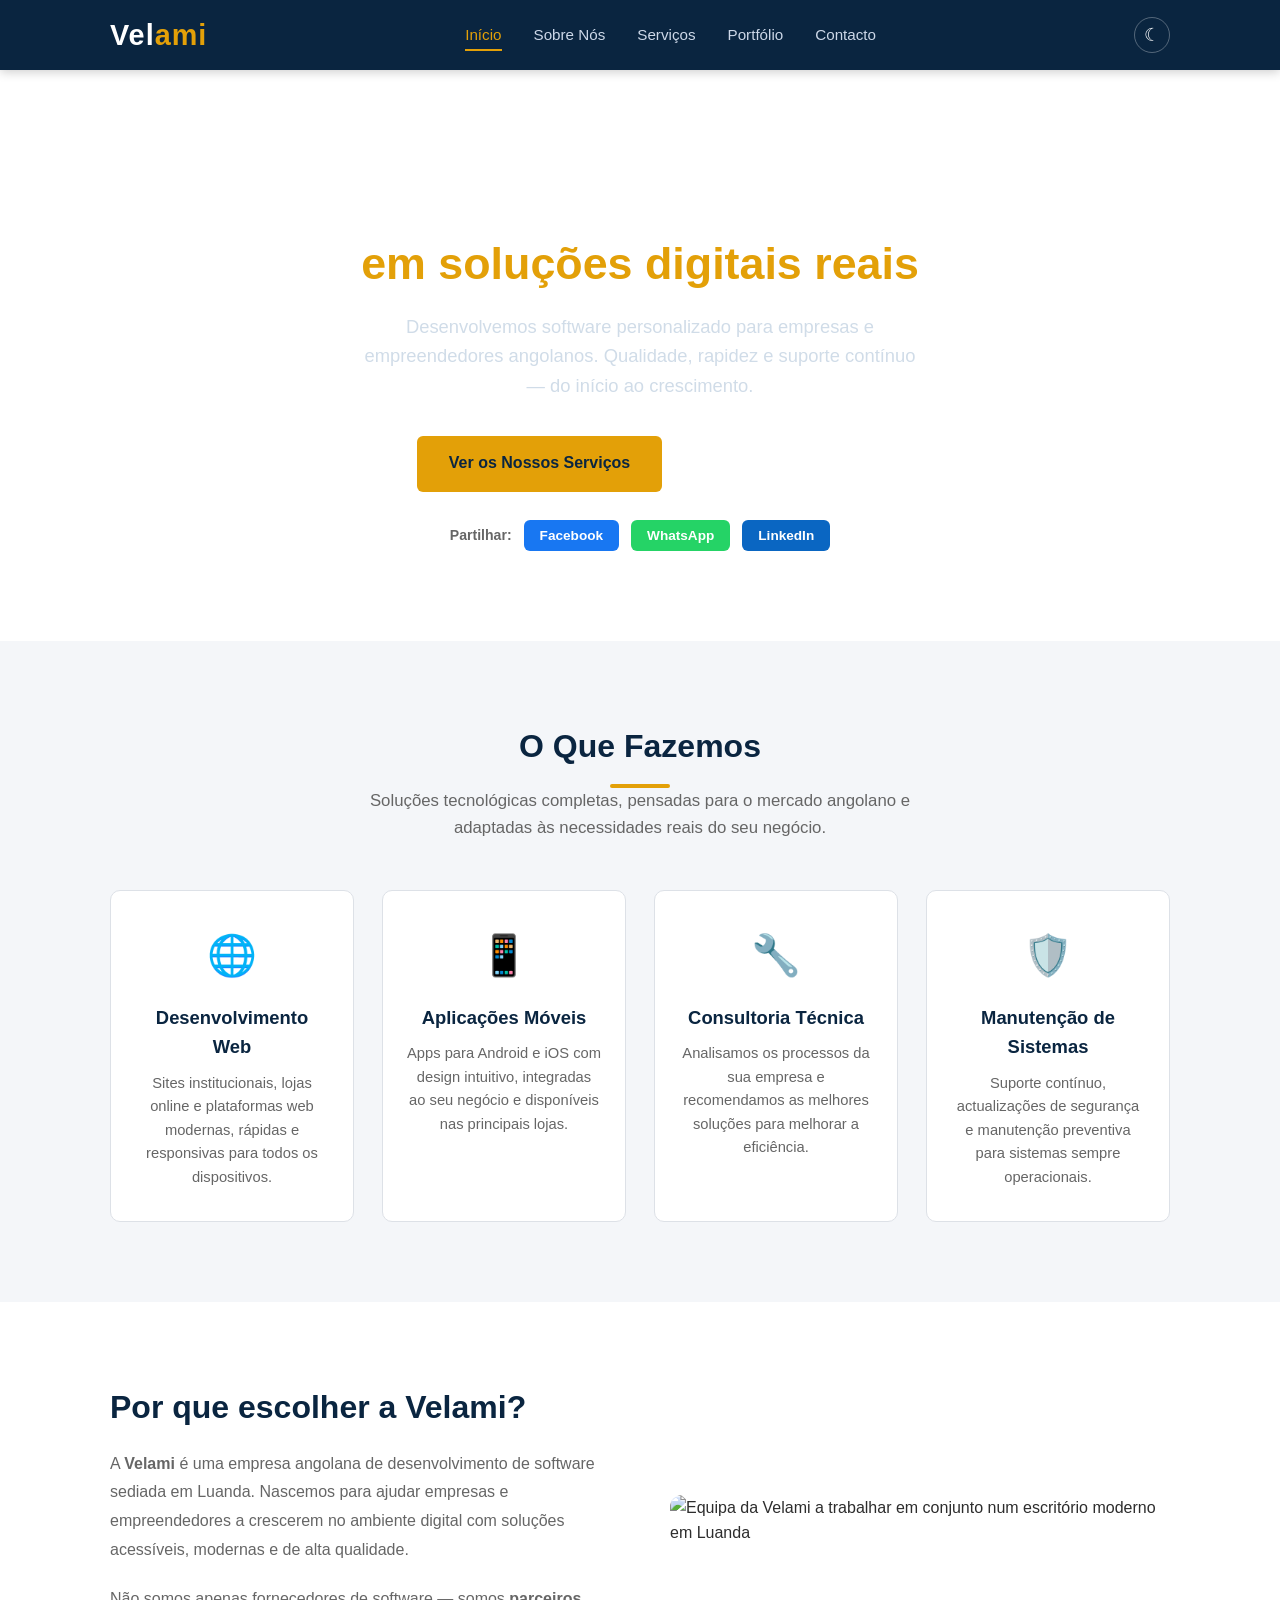
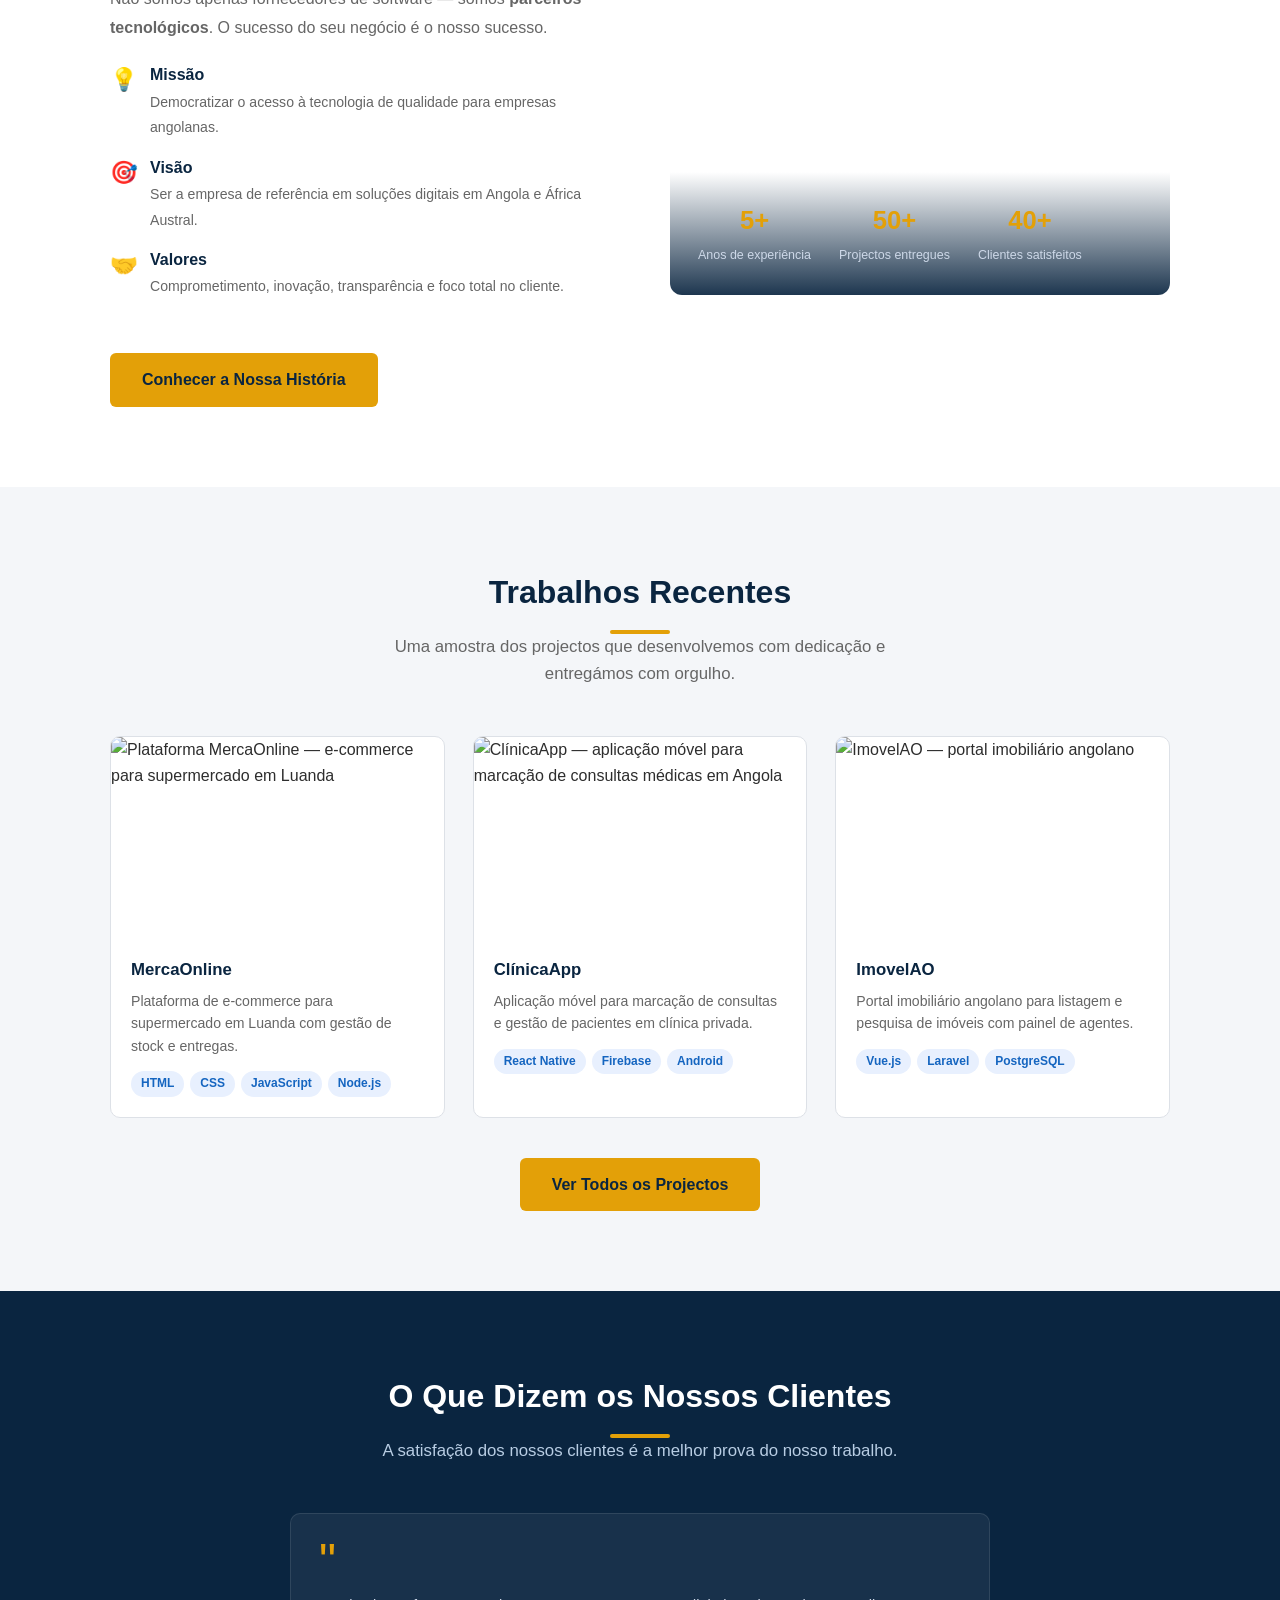
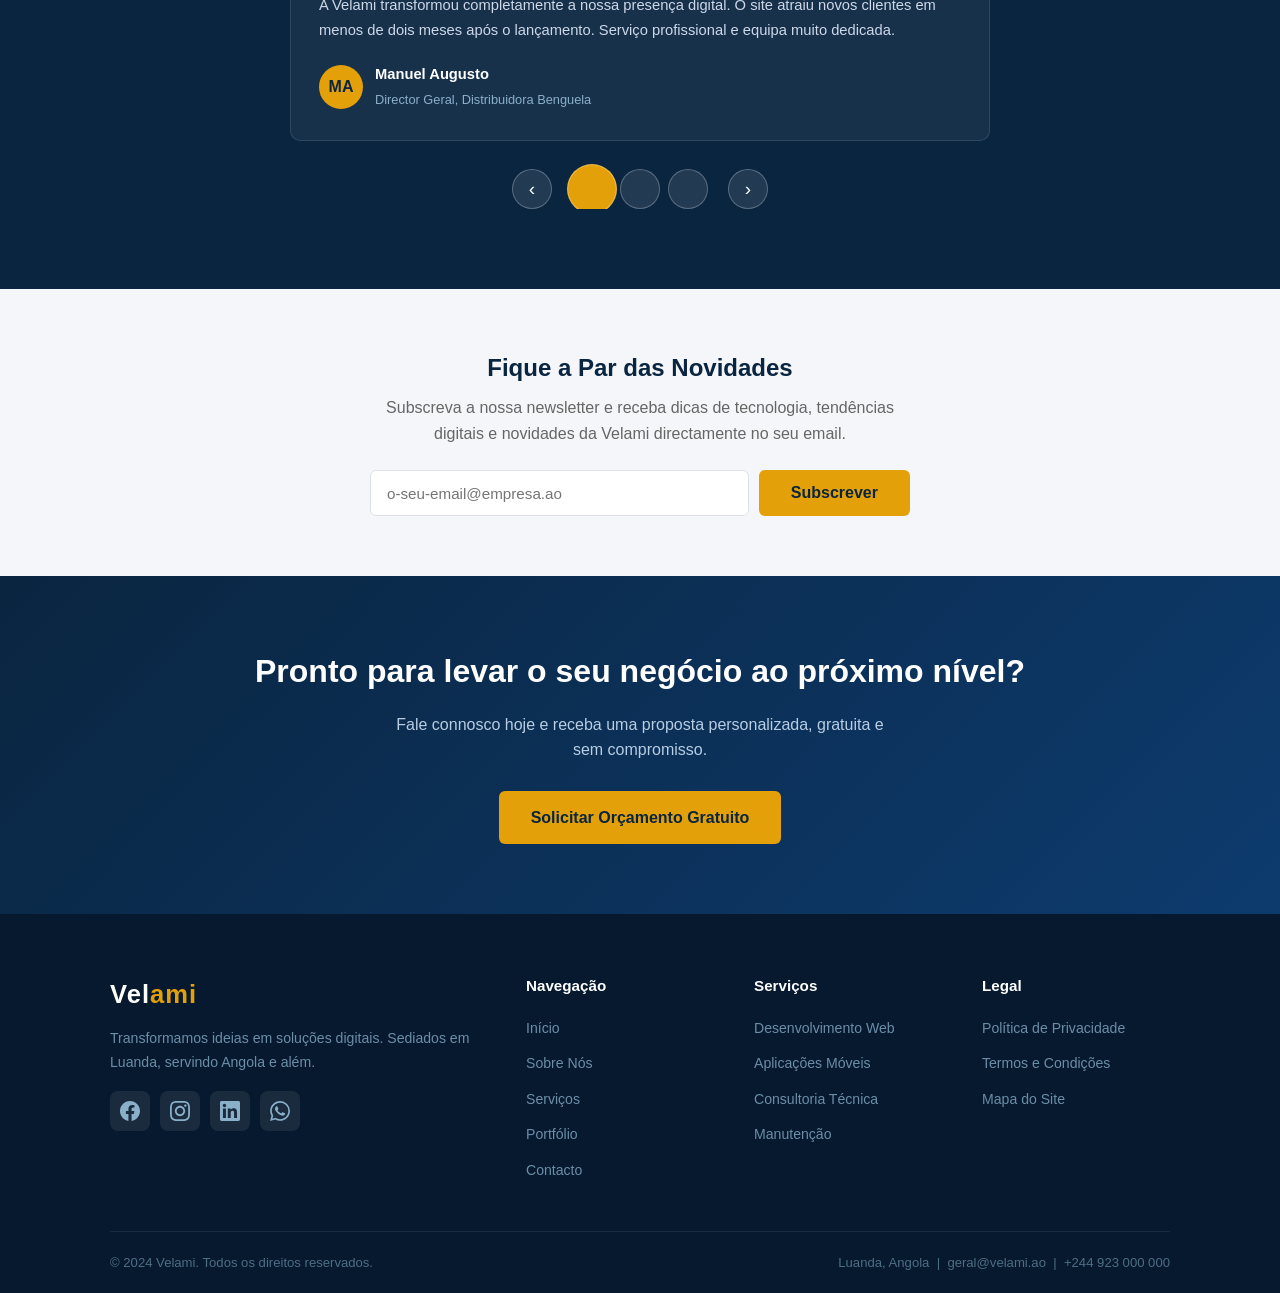
==== index.html @ 4bb23890 "Add initial files" ====
<!DOCTYPE html>
<html lang="pt">
<head>
  <meta charset="UTF-8" />
  <meta name="viewport" content="width=device-width, initial-scale=1.0" />
  <meta name="description" content="Velami — empresa angolana de desenvolvimento de software em Luanda. Aplicações web e móveis para empresas e empreendedores." />
  <meta name="keywords" content="desenvolvimento software Angola, aplicações web Luanda, apps móveis Angola, Velami, software empresas Angola" />
  <meta name="author" content="Velami" />
  <!-- Open Graph para redes sociais -->
  <meta property="og:title" content="Velami - Soluções Digitais para o Seu Negócio" />
  <meta property="og:description" content="Transformamos ideias em soluções digitais. Software personalizado para empresas angolanas." />
  <meta property="og:type" content="website" />
  <meta property="og:url" content="https://www.velami.ao" />
  <title>Velami - Soluções Digitais para o Seu Negócio</title>
  <link rel="stylesheet" href="css/style.css" />
</head>
<body>

  <!-- ===== CABEÇALHO ===== -->
  <header id="cabecalho">
    <div class="container">
      <div class="logo">
        <a href="index.html">Vel<span>ami</span></a>
      </div>
      <nav id="nav-principal" aria-label="Navegação principal">
        <ul>
          <li><a href="index.html" class="ativo">Início</a></li>
          <li><a href="pages/sobre.html">Sobre Nós</a></li>
          <li><a href="pages/servicos.html">Serviços</a></li>
          <li><a href="pages/portfolio.html">Portfólio</a></li>
          <li><a href="pages/contacto.html">Contacto</a></li>
        </ul>
      </nav>
      <button id="btn-dark-mode" aria-label="Activar modo escuro" title="Modo escuro">&#9790;</button>
      <button id="btn-menu" aria-label="Abrir menu de navegação" aria-expanded="false">
        <span></span><span></span><span></span>
      </button>
    </div>
  </header>

  <!-- ===== HERO ===== -->
  <section id="hero">
    <div class="hero-fundo" aria-hidden="true"></div>
    <div class="container">
      <div class="hero-conteudo">
        <h1>Transformamos as suas ideias<br><span>em soluções digitais reais</span></h1>
        <p>Desenvolvemos software personalizado para empresas e empreendedores angolanos. Qualidade, rapidez e suporte contínuo — do início ao crescimento.</p>
        <div class="hero-botoes">
          <a href="pages/servicos.html" class="btn-primario">Ver os Nossos Serviços</a>
          <a href="pages/contacto.html" class="btn-secundario">Falar Connosco</a>
        </div>
        <!-- Partilha nas redes sociais -->
        <div class="barra-partilha" style="justify-content: center; margin-top: 28px;">
          <span>Partilhar:</span>
          <button class="btn-partilha facebook" data-partilhar="facebook">Facebook</button>
          <button class="btn-partilha whatsapp" data-partilhar="whatsapp">WhatsApp</button>
          <button class="btn-partilha linkedin" data-partilhar="linkedin">LinkedIn</button>
        </div>
      </div>
    </div>
  </section>

  <!-- ===== SERVIÇOS ===== -->
  <section id="servicos">
    <div class="container">
      <div class="secao-cabecalho">
        <h2 class="secao-titulo">O Que Fazemos</h2>
        <div class="divisor"></div>
        <p class="secao-subtitulo">Soluções tecnológicas completas, pensadas para o mercado angolano e adaptadas às necessidades reais do seu negócio.</p>
      </div>
      <div class="grade-servicos">
        <div class="card-servico">
          <span class="icone-servico">🌐</span>
          <h3>Desenvolvimento Web</h3>
          <p>Sites institucionais, lojas online e plataformas web modernas, rápidas e responsivas para todos os dispositivos.</p>
        </div>
        <div class="card-servico">
          <span class="icone-servico">📱</span>
          <h3>Aplicações Móveis</h3>
          <p>Apps para Android e iOS com design intuitivo, integradas ao seu negócio e disponíveis nas principais lojas.</p>
        </div>
        <div class="card-servico">
          <span class="icone-servico">🔧</span>
          <h3>Consultoria Técnica</h3>
          <p>Analisamos os processos da sua empresa e recomendamos as melhores soluções para melhorar a eficiência.</p>
        </div>
        <div class="card-servico">
          <span class="icone-servico">🛡️</span>
          <h3>Manutenção de Sistemas</h3>
          <p>Suporte contínuo, actualizações de segurança e manutenção preventiva para sistemas sempre operacionais.</p>
        </div>
      </div>
    </div>
  </section>

  <!-- ===== SOBRE ===== -->
  <section id="sobre">
    <div class="container">
      <div class="sobre-grade">
        <div class="sobre-texto">
          <h2>Por que escolher a Velami?</h2>
          <p>A <strong>Velami</strong> é uma empresa angolana de desenvolvimento de software sediada em Luanda. Nascemos para ajudar empresas e empreendedores a crescerem no ambiente digital com soluções acessíveis, modernas e de alta qualidade.</p>
          <p>Não somos apenas fornecedores de software — somos <strong>parceiros tecnológicos</strong>. O sucesso do seu negócio é o nosso sucesso.</p>
          <div class="valores-lista">
            <div class="valor-item">
              <span class="icone-valor">💡</span>
              <div>
                <h4>Missão</h4>
                <p>Democratizar o acesso à tecnologia de qualidade para empresas angolanas.</p>
              </div>
            </div>
            <div class="valor-item">
              <span class="icone-valor">🎯</span>
              <div>
                <h4>Visão</h4>
                <p>Ser a empresa de referência em soluções digitais em Angola e África Austral.</p>
              </div>
            </div>
            <div class="valor-item">
              <span class="icone-valor">🤝</span>
              <div>
                <h4>Valores</h4>
                <p>Comprometimento, inovação, transparência e foco total no cliente.</p>
              </div>
            </div>
          </div>
          <br>
          <a href="pages/sobre.html" class="btn-primario">Conhecer a Nossa História</a>
        </div>
        <div class="sobre-imagem-wrapper">
          <img
            src="https://images.unsplash.com/photo-1600880292203-757bb62b4baf?w=800&q=80"
            alt="Equipa da Velami a trabalhar em conjunto num escritório moderno em Luanda"
          />
          <div class="sobre-imagem-overlay">
            <div class="estatisticas">
              <div class="estat"><strong>5+</strong><span>Anos de experiência</span></div>
              <div class="estat"><strong>50+</strong><span>Projectos entregues</span></div>
              <div class="estat"><strong>40+</strong><span>Clientes satisfeitos</span></div>
            </div>
          </div>
        </div>
      </div>
    </div>
  </section>

  <!-- ===== PORTFÓLIO (destaques) ===== -->
  <section style="padding: 80px 0; background-color: var(--cor-fundo);">
    <div class="container">
      <div class="secao-cabecalho">
        <h2 class="secao-titulo">Trabalhos Recentes</h2>
        <div class="divisor"></div>
        <p class="secao-subtitulo">Uma amostra dos projectos que desenvolvemos com dedicação e entregámos com orgulho.</p>
      </div>
      <div class="grade-portfolio">
        <div class="card-projeto">
          <div class="projeto-imagem">
            <img src="https://images.unsplash.com/photo-1556742049-0cfed4f6a45d?w=600&q=80" alt="Plataforma MercaOnline — e-commerce para supermercado em Luanda" />
          </div>
          <div class="projeto-info">
            <h3>MercaOnline</h3>
            <p>Plataforma de e-commerce para supermercado em Luanda com gestão de stock e entregas.</p>
            <div class="tags-tecnologia">
              <span class="tag">HTML</span><span class="tag">CSS</span><span class="tag">JavaScript</span><span class="tag">Node.js</span>
            </div>
          </div>
        </div>
        <div class="card-projeto">
          <div class="projeto-imagem">
            <img src="https://images.unsplash.com/photo-1551650975-87deedd944c3?w=600&q=80" alt="ClínicaApp — aplicação móvel para marcação de consultas médicas em Angola" />
          </div>
          <div class="projeto-info">
            <h3>ClínicaApp</h3>
            <p>Aplicação móvel para marcação de consultas e gestão de pacientes em clínica privada.</p>
            <div class="tags-tecnologia">
              <span class="tag">React Native</span><span class="tag">Firebase</span><span class="tag">Android</span>
            </div>
          </div>
        </div>
        <div class="card-projeto">
          <div class="projeto-imagem">
            <img src="https://images.unsplash.com/photo-1560518883-ce09059eeffa?w=600&q=80" alt="ImovelAO — portal imobiliário angolano" />
          </div>
          <div class="projeto-info">
            <h3>ImovelAO</h3>
            <p>Portal imobiliário angolano para listagem e pesquisa de imóveis com painel de agentes.</p>
            <div class="tags-tecnologia">
              <span class="tag">Vue.js</span><span class="tag">Laravel</span><span class="tag">PostgreSQL</span>
            </div>
          </div>
        </div>
      </div>
      <div style="text-align: center; margin-top: 40px;">
        <a href="pages/portfolio.html" class="btn-primario">Ver Todos os Projectos</a>
      </div>
    </div>
  </section>

  <!-- ===== TESTEMUNHOS (CARROSSEL) ===== -->
  <section id="testemunhos">
    <div class="container">
      <div class="secao-cabecalho">
        <h2 class="secao-titulo">O Que Dizem os Nossos Clientes</h2>
        <div class="divisor"></div>
        <p class="secao-subtitulo">A satisfação dos nossos clientes é a melhor prova do nosso trabalho.</p>
      </div>

      <div class="carrossel-wrapper">
        <div id="carrossel-testemunhos">

          <div class="slide">
            <div class="card-testemunho" style="max-width: 700px; margin: 0 auto;">
              <span class="aspas">"</span>
              <p>A Velami transformou completamente a nossa presença digital. O site atraiu novos clientes em menos de dois meses após o lançamento. Serviço profissional e equipa muito dedicada.</p>
              <div class="autor-testemunho">
                <div class="avatar">MA</div>
                <div class="autor-info">
                  <strong>Manuel Augusto</strong>
                  <span>Director Geral, Distribuidora Benguela</span>
                </div>
              </div>
            </div>
          </div>

          <div class="slide">
            <div class="card-testemunho" style="max-width: 700px; margin: 0 auto;">
              <span class="aspas">"</span>
              <p>Profissionais sérios que cumpriram todos os prazos. A aplicação móvel do nosso restaurante aumentou as encomendas em 35%. Recomendo sem hesitar.</p>
              <div class="autor-testemunho">
                <div class="avatar">CP</div>
                <div class="autor-info">
                  <strong>Catarina Pinto</strong>
                  <span>Proprietária, Restaurante Tamarindo</span>
                </div>
              </div>
            </div>
          </div>

          <div class="slide">
            <div class="card-testemunho" style="max-width: 700px; margin: 0 auto;">
              <span class="aspas">"</span>
              <p>A consultoria foi decisiva para modernizarmos os processos internos sem grandes investimentos. A Velami entende as realidades do mercado angolano.</p>
              <div class="autor-testemunho">
                <div class="avatar">JS</div>
                <div class="autor-info">
                  <strong>João Sebastião</strong>
                  <span>CEO, LogisTrans Angola</span>
                </div>
              </div>
            </div>
          </div>

        </div>

        <div class="carrossel-controlos">
          <button id="slide-anterior" aria-label="Testemunho anterior">&#8249;</button>
          <div class="indicadores">
            <button class="indicador" aria-label="Testemunho 1"></button>
            <button class="indicador" aria-label="Testemunho 2"></button>
            <button class="indicador" aria-label="Testemunho 3"></button>
          </div>
          <button id="slide-proximo" aria-label="Próximo testemunho">&#8250;</button>
        </div>
      </div>
    </div>
  </section>

  <!-- ===== NEWSLETTER ===== -->
  <section class="secao-newsletter">
    <div class="container">
      <div class="newsletter-caixa">
        <h3>Fique a Par das Novidades</h3>
        <p>Subscreva a nossa newsletter e receba dicas de tecnologia, tendências digitais e novidades da Velami directamente no seu email.</p>
        <div class="newsletter-form">
          <input type="email" id="email-newsletter" placeholder="o-seu-email@empresa.ao" aria-label="Email para newsletter" />
          <button type="button" class="btn-primario" id="btn-newsletter">Subscrever</button>
        </div>
        <p id="msg-newsletter">✅ Obrigado! Vai receber as nossas novidades em breve.</p>
      </div>
    </div>
  </section>

  <!-- ===== CTA FINAL ===== -->
  <section class="secao-cta">
    <div class="container">
      <h2>Pronto para levar o seu negócio ao próximo nível?</h2>
      <p>Fale connosco hoje e receba uma proposta personalizada, gratuita e sem compromisso.</p>
      <a href="pages/contacto.html" class="btn-primario">Solicitar Orçamento Gratuito</a>
    </div>
  </section>

  <!-- ===== RODAPÉ ===== -->
  <footer id="rodape">
    <div class="container">
      <div class="rodape-grade">
        <div class="rodape-logo">
          <a href="index.html">Vel<span>ami</span></a>
          <p>Transformamos ideias em soluções digitais. Sediados em Luanda, servindo Angola e além.</p>
          <div class="rodape-redes">
            <a href="https://facebook.com" target="_blank" rel="noopener" class="rede-facebook" aria-label="Velami no Facebook"><svg viewBox="0 0 24 24" xmlns="http://www.w3.org/2000/svg"><path d="M24 12.073c0-6.627-5.373-12-12-12s-12 5.373-12 12c0 5.99 4.388 10.954 10.125 11.854v-8.385H7.078v-3.47h3.047V9.43c0-3.007 1.792-4.669 4.533-4.669 1.312 0 2.686.235 2.686.235v2.953H15.83c-1.491 0-1.956.925-1.956 1.874v2.25h3.328l-.532 3.47h-2.796v8.385C19.612 23.027 24 18.062 24 12.073z"/></svg></a>
            <a href="https://instagram.com" target="_blank" rel="noopener" class="rede-instagram" aria-label="Velami no Instagram"><svg viewBox="0 0 24 24" xmlns="http://www.w3.org/2000/svg"><path d="M12 2.163c3.204 0 3.584.012 4.85.07 3.252.148 4.771 1.691 4.919 4.919.058 1.265.069 1.645.069 4.849 0 3.205-.012 3.584-.069 4.849-.149 3.225-1.664 4.771-4.919 4.919-1.266.058-1.644.07-4.85.07-3.204 0-3.584-.012-4.849-.07-3.26-.149-4.771-1.699-4.919-4.92-.058-1.265-.07-1.644-.07-4.849 0-3.204.013-3.583.07-4.849.149-3.227 1.664-4.771 4.919-4.919 1.266-.057 1.645-.069 4.849-.069zm0-2.163c-3.259 0-3.667.014-4.947.072-4.358.2-6.78 2.618-6.98 6.98-.059 1.281-.073 1.689-.073 4.948 0 3.259.014 3.668.072 4.948.2 4.358 2.618 6.78 6.98 6.98 1.281.058 1.689.072 4.948.072 3.259 0 3.668-.014 4.948-.072 4.354-.2 6.782-2.618 6.979-6.98.059-1.28.073-1.689.073-4.948 0-3.259-.014-3.667-.072-4.947-.196-4.354-2.617-6.78-6.979-6.98-1.281-.059-1.69-.073-4.949-.073zm0 5.838c-3.403 0-6.162 2.759-6.162 6.162s2.759 6.163 6.162 6.163 6.162-2.759 6.162-6.163c0-3.403-2.759-6.162-6.162-6.162zm0 10.162c-2.209 0-4-1.79-4-4 0-2.209 1.791-4 4-4s4 1.791 4 4c0 2.21-1.791 4-4 4zm6.406-11.845c-.796 0-1.441.645-1.441 1.44s.645 1.44 1.441 1.44c.795 0 1.439-.645 1.439-1.44s-.644-1.44-1.439-1.44z"/></svg></a>
            <a href="https://linkedin.com" target="_blank" rel="noopener" class="rede-linkedin" aria-label="Velami no LinkedIn"><svg viewBox="0 0 24 24" xmlns="http://www.w3.org/2000/svg"><path d="M20.447 20.452h-3.554v-5.569c0-1.328-.027-3.037-1.852-3.037-1.853 0-2.136 1.445-2.136 2.939v5.667H9.351V9h3.414v1.561h.046c.477-.9 1.637-1.85 3.37-1.85 3.601 0 4.267 2.37 4.267 5.455v6.286zM5.337 7.433c-1.144 0-2.063-.926-2.063-2.065 0-1.138.92-2.063 2.063-2.063 1.14 0 2.064.925 2.064 2.063 0 1.139-.925 2.065-2.064 2.065zm1.782 13.019H3.555V9h3.564v11.452zM22.225 0H1.771C.792 0 0 .774 0 1.729v20.542C0 23.227.792 24 1.771 24h20.451C23.2 24 24 23.227 24 22.271V1.729C24 .774 23.2 0 22.222 0h.003z"/></svg></a>
            <a href="https://wa.me/244923000000" target="_blank" rel="noopener" class="rede-whatsapp" aria-label="Velami no WhatsApp"><svg viewBox="0 0 24 24" xmlns="http://www.w3.org/2000/svg"><path d="M17.472 14.382c-.297-.149-1.758-.867-2.03-.967-.273-.099-.471-.148-.67.15-.197.297-.767.966-.94 1.164-.173.199-.347.223-.644.075-.297-.15-1.255-.463-2.39-1.475-.883-.788-1.48-1.761-1.653-2.059-.173-.297-.018-.458.13-.606.134-.133.298-.347.446-.52.149-.174.198-.298.298-.497.099-.198.05-.371-.025-.52-.075-.149-.669-1.612-.916-2.207-.242-.579-.487-.5-.669-.51-.173-.008-.371-.01-.57-.01-.198 0-.52.074-.792.372-.272.297-1.04 1.016-1.04 2.479 0 1.462 1.065 2.875 1.213 3.074.149.198 2.096 3.2 5.077 4.487.709.306 1.262.489 1.694.625.712.227 1.36.195 1.871.118.571-.085 1.758-.719 2.006-1.413.248-.694.248-1.289.173-1.413-.074-.124-.272-.198-.57-.347m-5.421 7.403h-.004a9.87 9.87 0 01-5.031-1.378l-.361-.214-3.741.982.998-3.648-.235-.374a9.86 9.86 0 01-1.51-5.26c.001-5.45 4.436-9.884 9.888-9.884 2.64 0 5.122 1.03 6.988 2.898a9.825 9.825 0 012.893 6.994c-.003 5.45-4.437 9.884-9.885 9.884m8.413-18.297A11.815 11.815 0 0012.05 0C5.495 0 .16 5.335.157 11.892c0 2.096.547 4.142 1.588 5.945L.057 24l6.305-1.654a11.882 11.882 0 005.683 1.448h.005c6.554 0 11.89-5.335 11.893-11.893a11.821 11.821 0 00-3.48-8.413z"/></svg></a>
          </div>
        </div>
        <div class="rodape-coluna">
          <h4>Navegação</h4>
          <ul>
            <li><a href="index.html">Início</a></li>
            <li><a href="pages/sobre.html">Sobre Nós</a></li>
            <li><a href="pages/servicos.html">Serviços</a></li>
            <li><a href="pages/portfolio.html">Portfólio</a></li>
            <li><a href="pages/contacto.html">Contacto</a></li>
          </ul>
        </div>
        <div class="rodape-coluna">
          <h4>Serviços</h4>
          <ul>
            <li><a href="pages/servicos.html">Desenvolvimento Web</a></li>
            <li><a href="pages/servicos.html">Aplicações Móveis</a></li>
            <li><a href="pages/servicos.html">Consultoria Técnica</a></li>
            <li><a href="pages/servicos.html">Manutenção</a></li>
          </ul>
        </div>
        <div class="rodape-coluna">
          <h4>Legal</h4>
          <ul>
            <li><a href="pages/politica-privacidade.html">Política de Privacidade</a></li>
            <li><a href="pages/termos.html">Termos e Condições</a></li>
            <li><a href="pages/mapa-site.html">Mapa do Site</a></li>
          </ul>
        </div>
      </div>
      <div class="rodape-fundo">
        <p>&copy; 2024 Velami. Todos os direitos reservados.</p>
        <p>Luanda, Angola &nbsp;|&nbsp; geral@velami.ao &nbsp;|&nbsp; +244 923 000 000</p>
      </div>
    </div>
  </footer>

  <script src="js/main.js"></script>
  <script>
    // Newsletter (simples, sem backend)
    document.getElementById('btn-newsletter').addEventListener('click', function () {
      var email = document.getElementById('email-newsletter').value.trim();
      var msg = document.getElementById('msg-newsletter');
      if (email.length > 0 && email.indexOf('@') !== -1) {
        msg.style.display = 'block';
        document.getElementById('email-newsletter').value = '';
      } else {
        alert('Por favor introduza um email válido.');
      }
    });
  </script>

</body>
</html>
---- css/style.css ----
/* ================================================
   VELAMI - Folha de Estilos Global
   Disciplina: Interação Homem-Máquina
   ================================================ */

/* ---------- VARIÁVEIS DE COR ---------- */
:root {
  --cor-primaria: #0a2540;
  --cor-secundaria: #1565c0;
  --cor-destaque: #e3a008;
  --cor-destaque-hover: #c98a00;
  --cor-fundo: #f4f6f9;
  --cor-branco: #ffffff;
  --cor-texto: #2d2d2d;
  --cor-texto-claro: #666666;
  --cor-borda: #dde1e7;
  --cor-rodape: #07192e;
}

/* ---------- RESET E BASE ---------- */
* {
  margin: 0;
  padding: 0;
  box-sizing: border-box;
}

html {
  scroll-behavior: smooth;
}

body {
  font-family: 'Segoe UI', Tahoma, Geneva, Verdana, sans-serif;
  font-size: 16px;
  color: var(--cor-texto);
  background-color: var(--cor-branco);
  line-height: 1.6;
}

a {
  text-decoration: none;
  color: inherit;
}

ul {
  list-style: none;
}

img {
  max-width: 100%;
  display: block;
  width: 100%;
}

/* ---------- UTILITÁRIOS ---------- */
.container {
  max-width: 1100px;
  margin: 0 auto;
  padding: 0 20px;
}

.secao-titulo {
  font-size: 2rem;
  color: var(--cor-primaria);
  margin-bottom: 12px;
  font-weight: 700;
}

.secao-subtitulo {
  color: var(--cor-texto-claro);
  max-width: 580px;
  margin: 0 auto 48px auto;
  font-size: 1.05rem;
  text-align: center;
}

.secao-cabecalho {
  text-align: center;
  margin-bottom: 16px;
}

.divisor {
  width: 60px;
  height: 4px;
  background-color: var(--cor-destaque);
  border-radius: 2px;
  margin: 12px auto 0 auto;
}

.btn-primario {
  display: inline-block;
  background-color: var(--cor-destaque);
  color: var(--cor-primaria);
  font-weight: 700;
  padding: 14px 32px;
  border-radius: 6px;
  font-size: 1rem;
  border: none;
  cursor: pointer;
  transition: background-color 0.25s ease, transform 0.2s ease;
}

.btn-primario:hover {
  background-color: var(--cor-destaque-hover);
  transform: translateY(-2px);
}

.btn-secundario {
  display: inline-block;
  background-color: transparent;
  color: var(--cor-branco);
  font-weight: 600;
  padding: 13px 30px;
  border-radius: 6px;
  font-size: 1rem;
  border: 2px solid var(--cor-branco);
  cursor: pointer;
  transition: background-color 0.25s ease, color 0.25s ease;
}

.btn-secundario:hover {
  background-color: var(--cor-branco);
  color: var(--cor-primaria);
}

/* ================================================
   CABEÇALHO E NAVEGAÇÃO
   ================================================ */
#cabecalho {
  background-color: var(--cor-primaria);
  position: sticky;
  top: 0;
  z-index: 1000;
  box-shadow: 0 2px 10px rgba(0, 0, 0, 0.2);
}

#cabecalho .container {
  display: flex;
  align-items: center;
  justify-content: space-between;
  height: 70px;
}

.logo a {
  font-size: 1.8rem;
  font-weight: 800;
  color: var(--cor-branco);
  letter-spacing: 1px;
}

.logo span {
  color: var(--cor-destaque);
}

#nav-principal ul {
  display: flex;
  gap: 32px;
}

#nav-principal ul li a {
  color: #cdd8e8;
  font-size: 0.95rem;
  font-weight: 500;
  padding: 6px 0;
  border-bottom: 2px solid transparent;
  transition: color 0.2s, border-color 0.2s;
}

#nav-principal ul li a:hover,
#nav-principal ul li a.ativo {
  color: var(--cor-destaque);
  border-bottom-color: var(--cor-destaque);
}

/* Menu hambúrguer (mobile) */
#btn-menu {
  display: none;
  background: none;
  border: none;
  cursor: pointer;
  flex-direction: column;
  gap: 5px;
  padding: 4px;
}

#btn-menu span {
  display: block;
  width: 26px;
  height: 3px;
  background-color: var(--cor-branco);
  border-radius: 2px;
  transition: all 0.3s;
}

/* ================================================
   HERO (HOMEPAGE)
   ================================================ */
#hero {
  position: relative;
  color: var(--cor-branco);
  padding: 110px 0 90px;
  text-align: center;
  overflow: hidden;
}

.hero-fundo {
  position: absolute;
  inset: 0;
  background-image: url('https://images.unsplash.com/photo-1522071820081-009f0129c71c?w=1400&q=80');
  background-size: cover;
  background-position: center;
  filter: brightness(0.25);
  z-index: 0;
}

.hero-conteudo {
  position: relative;
  z-index: 1;
}

.hero-conteudo h1 {
  font-size: 2.8rem;
  font-weight: 800;
  line-height: 1.25;
  margin-bottom: 20px;
  max-width: 750px;
  margin-left: auto;
  margin-right: auto;
}

.hero-conteudo h1 span {
  color: var(--cor-destaque);
}

.hero-conteudo p {
  font-size: 1.15rem;
  color: #d0dce8;
  max-width: 560px;
  margin: 0 auto 36px auto;
}

.hero-botoes {
  display: flex;
  gap: 16px;
  justify-content: center;
  flex-wrap: wrap;
}

/* ================================================
   SERVIÇOS (CARDS)
   ================================================ */
#servicos {
  padding: 80px 0;
  background-color: var(--cor-fundo);
}

.grade-servicos {
  display: grid;
  grid-template-columns: repeat(auto-fit, minmax(230px, 1fr));
  gap: 28px;
}

.card-servico {
  background-color: var(--cor-branco);
  border-radius: 10px;
  padding: 32px 24px;
  border: 1px solid var(--cor-borda);
  text-align: center;
  transition: transform 0.25s ease, box-shadow 0.25s ease;
}

.card-servico:hover {
  transform: translateY(-6px);
  box-shadow: 0 12px 32px rgba(10, 37, 64, 0.12);
}

.card-servico img {
  width: 64px;
  height: 64px;
  object-fit: cover;
  border-radius: 50%;
  margin: 0 auto 16px auto;
}

.icone-servico {
  font-size: 2.5rem;
  margin-bottom: 16px;
  display: block;
}

.card-servico h3 {
  font-size: 1.15rem;
  color: var(--cor-primaria);
  margin-bottom: 10px;
  font-weight: 700;
}

.card-servico p {
  font-size: 0.92rem;
  color: var(--cor-texto-claro);
  line-height: 1.6;
}

/* ================================================
   SOBRE NÓS
   ================================================ */
#sobre {
  padding: 80px 0;
  background-color: var(--cor-branco);
}

.sobre-grade {
  display: grid;
  grid-template-columns: 1fr 1fr;
  gap: 60px;
  align-items: center;
}

.sobre-texto h2 {
  font-size: 2rem;
  color: var(--cor-primaria);
  font-weight: 700;
  margin-bottom: 16px;
}

.sobre-texto p {
  color: var(--cor-texto-claro);
  margin-bottom: 20px;
  line-height: 1.8;
}

.valores-lista {
  display: flex;
  flex-direction: column;
  gap: 14px;
  margin-bottom: 28px;
}

.valor-item {
  display: flex;
  align-items: flex-start;
  gap: 12px;
}

.valor-item .icone-valor {
  font-size: 1.4rem;
  flex-shrink: 0;
}

.valor-item div h4 {
  font-size: 1rem;
  font-weight: 700;
  color: var(--cor-primaria);
  margin-bottom: 2px;
}

.valor-item div p {
  font-size: 0.88rem;
  color: var(--cor-texto-claro);
  margin-bottom: 0;
}

/* Imagem real da secção sobre */
.sobre-imagem-wrapper {
  position: relative;
  border-radius: 12px;
  overflow: hidden;
  min-height: 400px;
}

.sobre-imagem-wrapper img {
  width: 100%;
  height: 400px;
  object-fit: cover;
  display: block;
}

.sobre-imagem-overlay {
  position: absolute;
  bottom: 0;
  left: 0;
  right: 0;
  background: linear-gradient(transparent, rgba(10,37,64,0.92));
  padding: 28px;
  color: var(--cor-branco);
}

.estatisticas {
  display: flex;
  gap: 28px;
  flex-wrap: wrap;
}

.estat {
  text-align: center;
}

.estat strong {
  font-size: 1.6rem;
  font-weight: 800;
  color: var(--cor-destaque);
  display: block;
}

.estat span {
  font-size: 0.78rem;
  color: #cdd8e8;
}

/* ================================================
   PORTFÓLIO
   ================================================ */
#portfolio {
  padding: 80px 0;
  background-color: var(--cor-fundo);
}

.grade-portfolio {
  display: grid;
  grid-template-columns: repeat(auto-fit, minmax(300px, 1fr));
  gap: 28px;
}

.card-projeto {
  background-color: var(--cor-branco);
  border-radius: 10px;
  overflow: hidden;
  border: 1px solid var(--cor-borda);
  transition: transform 0.25s ease, box-shadow 0.25s ease;
}

.card-projeto:hover {
  transform: translateY(-5px);
  box-shadow: 0 10px 28px rgba(10, 37, 64, 0.1);
}

.projeto-imagem {
  height: 200px;
  overflow: hidden;
  position: relative;
}

.projeto-imagem img {
  width: 100%;
  height: 100%;
  object-fit: cover;
  transition: transform 0.4s ease;
}

.card-projeto:hover .projeto-imagem img {
  transform: scale(1.05);
}

.projeto-info {
  padding: 20px;
}

.projeto-info h3 {
  font-size: 1.05rem;
  color: var(--cor-primaria);
  font-weight: 700;
  margin-bottom: 6px;
}

.projeto-info p {
  font-size: 0.88rem;
  color: var(--cor-texto-claro);
  margin-bottom: 14px;
}

.tags-tecnologia {
  display: flex;
  flex-wrap: wrap;
  gap: 6px;
}

.tag {
  font-size: 0.75rem;
  font-weight: 600;
  color: var(--cor-secundaria);
  background-color: #e8f0fe;
  padding: 3px 10px;
  border-radius: 20px;
}

/* ================================================
   TESTEMUNHOS
   ================================================ */
#testemunhos {
  padding: 80px 0;
  background-color: var(--cor-primaria);
  color: var(--cor-branco);
}

#testemunhos .secao-titulo {
  color: var(--cor-branco);
}

#testemunhos .divisor {
  background-color: var(--cor-destaque);
}

#testemunhos .secao-subtitulo {
  color: #b8cde3;
}

.grade-testemunhos {
  display: grid;
  grid-template-columns: repeat(auto-fit, minmax(260px, 1fr));
  gap: 28px;
}

.card-testemunho {
  background-color: rgba(255, 255, 255, 0.06);
  border: 1px solid rgba(255, 255, 255, 0.1);
  border-radius: 10px;
  padding: 28px;
}

.aspas {
  font-size: 3rem;
  color: var(--cor-destaque);
  line-height: 0.8;
  margin-bottom: 12px;
  display: block;
}

.card-testemunho p {
  font-size: 0.92rem;
  color: #cdd8e8;
  line-height: 1.7;
  margin-bottom: 20px;
}

.autor-testemunho {
  display: flex;
  align-items: center;
  gap: 12px;
}

.avatar {
  width: 44px;
  height: 44px;
  border-radius: 50%;
  background-color: var(--cor-destaque);
  display: flex;
  align-items: center;
  justify-content: center;
  font-weight: 700;
  font-size: 1rem;
  color: var(--cor-primaria);
  flex-shrink: 0;
}

.autor-info strong {
  display: block;
  font-size: 0.92rem;
  font-weight: 700;
  color: var(--cor-branco);
}

.autor-info span {
  font-size: 0.8rem;
  color: #8aafc9;
}

/* ================================================
   CONTACTO
   ================================================ */
#contacto {
  padding: 80px 0;
  background-color: var(--cor-branco);
}

.contacto-grade {
  display: grid;
  grid-template-columns: 1fr 1.4fr;
  gap: 60px;
}

.contacto-info h3 {
  font-size: 1.5rem;
  color: var(--cor-primaria);
  font-weight: 700;
  margin-bottom: 12px;
}

.contacto-info > p {
  color: var(--cor-texto-claro);
  margin-bottom: 32px;
  line-height: 1.7;
}

.lista-contacto {
  display: flex;
  flex-direction: column;
  gap: 20px;
  margin-bottom: 32px;
}

.item-contacto {
  display: flex;
  align-items: flex-start;
  gap: 14px;
}

.item-contacto .icone-c {
  width: 44px;
  height: 44px;
  border-radius: 8px;
  background-color: #e8f0fe;
  display: flex;
  align-items: center;
  justify-content: center;
  font-size: 1.2rem;
  flex-shrink: 0;
}

.item-contacto div strong {
  display: block;
  font-size: 0.85rem;
  color: var(--cor-texto-claro);
  font-weight: 600;
  margin-bottom: 2px;
}

.item-contacto div span {
  font-size: 0.95rem;
  color: var(--cor-texto);
  font-weight: 500;
}

.redes-sociais {
  display: flex;
  gap: 12px;
}

.btn-rede {
  width: 44px;
  height: 44px;
  border-radius: 8px;
  background-color: var(--cor-primaria);
  color: var(--cor-branco);
  display: flex;
  align-items: center;
  justify-content: center;
  font-size: 0.85rem;
  font-weight: 700;
  transition: background-color 0.2s, transform 0.2s;
}

.btn-rede:hover {
  background-color: var(--cor-secundaria);
  transform: translateY(-2px);
}

/* Formulário */
.formulario-contacto {
  background-color: var(--cor-fundo);
  border-radius: 12px;
  padding: 36px;
}

.formulario-contacto h3 {
  font-size: 1.3rem;
  color: var(--cor-primaria);
  font-weight: 700;
  margin-bottom: 24px;
}

.grupo-campo {
  margin-bottom: 20px;
}

.grupo-campo label {
  display: block;
  font-size: 0.88rem;
  font-weight: 600;
  color: var(--cor-texto);
  margin-bottom: 6px;
}

.grupo-campo input,
.grupo-campo select,
.grupo-campo textarea {
  width: 100%;
  padding: 12px 14px;
  border: 1.5px solid var(--cor-borda);
  border-radius: 6px;
  font-size: 0.95rem;
  font-family: inherit;
  color: var(--cor-texto);
  background-color: var(--cor-branco);
  transition: border-color 0.2s;
}

.grupo-campo input:focus,
.grupo-campo select:focus,
.grupo-campo textarea:focus {
  outline: none;
  border-color: var(--cor-secundaria);
}

.grupo-campo textarea {
  resize: vertical;
  min-height: 110px;
}

.grade-2 {
  display: grid;
  grid-template-columns: 1fr 1fr;
  gap: 16px;
}

/* ================================================
   SECÇÃO CTA GENÉRICA
   ================================================ */
.secao-cta {
  padding: 70px 0;
  background: linear-gradient(135deg, var(--cor-primaria), #0d3b6e);
  text-align: center;
  color: var(--cor-branco);
}

.secao-cta h2 {
  font-size: 2rem;
  margin-bottom: 14px;
}

.secao-cta p {
  color: #b8cde3;
  max-width: 500px;
  margin: 0 auto 28px;
}

/* ================================================
   RODAPÉ
   ================================================ */
#rodape {
  background-color: var(--cor-rodape);
  color: #8aafc9;
  padding: 60px 0 0;
}

.rodape-grade {
  display: grid;
  grid-template-columns: 2fr 1fr 1fr 1fr;
  gap: 40px;
  padding-bottom: 48px;
}

.rodape-logo a {
  font-size: 1.6rem;
  font-weight: 800;
  color: var(--cor-branco);
  letter-spacing: 1px;
}

.rodape-logo a span {
  color: var(--cor-destaque);
}

.rodape-logo p {
  font-size: 0.88rem;
  color: #6b8ea8;
  margin-top: 12px;
  line-height: 1.7;
}

.rodape-redes {
  display: flex;
  gap: 10px;
  margin-top: 16px;
}

.rodape-redes a {
  width: 36px;
  height: 36px;
  border-radius: 6px;
  background-color: rgba(255,255,255,0.08);
  color: #8aafc9;
  display: flex;
  align-items: center;
  justify-content: center;
  font-size: 0.8rem;
  font-weight: 700;
  transition: background-color 0.2s, color 0.2s;
}

.rodape-redes a:hover {
  background-color: var(--cor-destaque);
  color: var(--cor-primaria);
}

.rodape-coluna h4 {
  color: var(--cor-branco);
  font-size: 0.95rem;
  font-weight: 700;
  margin-bottom: 16px;
}

.rodape-coluna ul {
  display: flex;
  flex-direction: column;
  gap: 10px;
}

.rodape-coluna ul li a {
  font-size: 0.88rem;
  color: #6b8ea8;
  transition: color 0.2s;
}

.rodape-coluna ul li a:hover {
  color: var(--cor-destaque);
}

.rodape-fundo {
  border-top: 1px solid rgba(255, 255, 255, 0.08);
  padding: 20px 0;
  display: flex;
  justify-content: space-between;
  align-items: center;
  flex-wrap: wrap;
  gap: 8px;
  font-size: 0.82rem;
  color: #4d6e85;
}

/* ================================================
   BANNER PÁGINAS INTERNAS
   ================================================ */
.banner-pagina {
  background: linear-gradient(135deg, var(--cor-primaria), #0d3b6e);
  color: var(--cor-branco);
  padding: 60px 0;
  text-align: center;
}

.banner-pagina h1 {
  font-size: 2.2rem;
  font-weight: 800;
  margin-bottom: 8px;
}

.banner-pagina p {
  color: #b8cde3;
  font-size: 1rem;
}

.breadcrumb {
  display: flex;
  justify-content: center;
  gap: 8px;
  margin-top: 12px;
  font-size: 0.85rem;
  color: #8aafc9;
}

.breadcrumb a { color: var(--cor-destaque); }
.breadcrumb span { color: #8aafc9; }

/* ================================================
   PÁGINA 404
   ================================================ */
.pagina-404 {
  min-height: 70vh;
  display: flex;
  align-items: center;
  justify-content: center;
  text-align: center;
  padding: 60px 20px;
}

.pagina-404 .numero-404 {
  font-size: 8rem;
  font-weight: 800;
  color: var(--cor-destaque);
  line-height: 1;
  margin-bottom: 16px;
}

.pagina-404 h2 {
  font-size: 1.8rem;
  color: var(--cor-primaria);
  margin-bottom: 12px;
}

.pagina-404 p {
  color: var(--cor-texto-claro);
  max-width: 420px;
  margin: 0 auto 32px auto;
}

/* ================================================
   MAPA DO SITE
   ================================================ */
#mapa-site {
  padding: 80px 0;
  background-color: var(--cor-fundo);
}

.mapa-grade {
  display: grid;
  grid-template-columns: repeat(auto-fit, minmax(200px, 1fr));
  gap: 32px;
}

.mapa-coluna h3 {
  font-size: 1rem;
  font-weight: 700;
  color: var(--cor-primaria);
  margin-bottom: 14px;
  padding-bottom: 8px;
  border-bottom: 2px solid var(--cor-destaque);
}

.mapa-coluna ul { display: flex; flex-direction: column; gap: 8px; }

.mapa-coluna ul li a {
  font-size: 0.9rem;
  color: var(--cor-texto-claro);
  transition: color 0.2s;
}

.mapa-coluna ul li a:hover { color: var(--cor-secundaria); }

/* ================================================
   CONTEÚDO LEGAL
   ================================================ */
.conteudo-legal {
  padding: 60px 0 80px;
  max-width: 800px;
  margin: 0 auto;
}

.conteudo-legal h2 {
  font-size: 1.3rem;
  color: var(--cor-primaria);
  font-weight: 700;
  margin: 32px 0 10px;
}

.conteudo-legal p {
  color: var(--cor-texto-claro);
  line-height: 1.8;
  margin-bottom: 12px;
}

.conteudo-legal ul {
  list-style: disc;
  padding-left: 20px;
  color: var(--cor-texto-claro);
  line-height: 1.9;
}

/* ================================================
   SECÇÃO IMAGEM DESTAQUE (sobre, serviços)
   ================================================ */
.img-destaque {
  width: 100%;
  height: 400px;
  object-fit: cover;
  border-radius: 12px;
  display: block;
}

.img-servico {
  width: 100%;
  height: 320px;
  object-fit: cover;
  border-radius: 12px;
  display: block;
}

/* ================================================
   RESPONSIVIDADE
   ================================================ */
@media (max-width: 900px) {
  .sobre-grade { grid-template-columns: 1fr; }
  .contacto-grade { grid-template-columns: 1fr; }
  .rodape-grade { grid-template-columns: 1fr 1fr; }
}

@media (max-width: 640px) {
  #nav-principal {
    display: none;
    position: absolute;
    top: 70px;
    left: 0;
    right: 0;
    background-color: var(--cor-primaria);
    padding: 16px 20px;
  }

  #nav-principal.aberto { display: block; }

  #nav-principal ul {
    flex-direction: column;
    gap: 16px;
  }

  #btn-menu { display: flex; }

  .hero-conteudo h1 { font-size: 2rem; }

  .grade-2 { grid-template-columns: 1fr; }

  .rodape-grade { grid-template-columns: 1fr; }

  .rodape-fundo { flex-direction: column; text-align: center; }

  .img-destaque, .img-servico { height: 220px; }
}


/* ================================================
   ADIÇÕES V3 — DARK MODE, BOTÃO TOPO, CARROSSEL,
   FORMULÁRIO VALIDAÇÃO, DARK MODE TOGGLE
   ================================================ */

/* ---------- BOTÃO VOLTAR AO TOPO ---------- */
#btn-topo {
  position: fixed;
  bottom: 32px;
  right: 28px;
  width: 48px;
  height: 48px;
  background-color: var(--cor-destaque);
  color: var(--cor-primaria);
  border: none;
  border-radius: 50%;
  font-size: 1.6rem;
  font-weight: 700;
  cursor: pointer;
  display: none;
  align-items: center;
  justify-content: center;
  box-shadow: 0 4px 16px rgba(0,0,0,0.25);
  transition: background-color 0.2s, transform 0.2s;
  z-index: 999;
  line-height: 1;
}

#btn-topo.visivel {
  display: flex;
}

#btn-topo:hover {
  background-color: var(--cor-destaque-hover);
  transform: translateY(-3px);
}

/* ---------- BOTÃO DARK MODE NO CABEÇALHO ---------- */
#btn-dark-mode {
  background: none;
  border: 1.5px solid rgba(255,255,255,0.3);
  color: var(--cor-branco);
  width: 36px;
  height: 36px;
  border-radius: 50%;
  font-size: 1.1rem;
  cursor: pointer;
  display: flex;
  align-items: center;
  justify-content: center;
  transition: border-color 0.2s, background-color 0.2s;
  flex-shrink: 0;
}

#btn-dark-mode:hover {
  background-color: rgba(255,255,255,0.1);
  border-color: var(--cor-destaque);
}

/* ---------- DARK MODE ---------- */
body.dark-mode {
  --cor-fundo: #111827;
  --cor-branco: #1f2937;
  --cor-texto: #e5e7eb;
  --cor-texto-claro: #9ca3af;
  --cor-borda: #374151;
  background-color: #111827;
  color: #e5e7eb;
}

body.dark-mode #cabecalho {
  background-color: #07192e;
}

body.dark-mode .card-servico,
body.dark-mode .card-projeto,
body.dark-mode .formulario-contacto {
  background-color: #1f2937;
  border-color: #374151;
}

body.dark-mode .card-servico h3,
body.dark-mode .sobre-texto h2,
body.dark-mode .contacto-info h3,
body.dark-mode .secao-titulo {
  color: #e5e7eb;
}

body.dark-mode .banner-pagina {
  background: linear-gradient(135deg, #07192e, #0a2540);
}

body.dark-mode .grupo-campo input,
body.dark-mode .grupo-campo select,
body.dark-mode .grupo-campo textarea {
  background-color: #111827;
  border-color: #374151;
  color: #e5e7eb;
}

body.dark-mode .grupo-campo label {
  color: #d1d5db;
}

body.dark-mode .tag {
  background-color: #1e3a5f;
  color: #93c5fd;
}

body.dark-mode .mapa-coluna h3 {
  color: #e5e7eb;
}

body.dark-mode .conteudo-legal h2 {
  color: #e5e7eb;
}

body.dark-mode .item-contacto .icone-c {
  background-color: #1e3a5f;
}

/* ---------- VALIDAÇÃO DE FORMULÁRIO ---------- */
.campo-erro {
  border-color: #dc2626 !important;
  background-color: #fef2f2 !important;
}

body.dark-mode .campo-erro {
  background-color: #3b0f0f !important;
}

.msg-erro {
  display: block;
  color: #dc2626;
  font-size: 0.8rem;
  margin-top: 4px;
  font-weight: 500;
}

#msg-sucesso {
  display: none;
  background-color: #dcfce7;
  border: 1.5px solid #16a34a;
  color: #15803d;
  padding: 14px 18px;
  border-radius: 8px;
  margin-bottom: 20px;
  font-size: 0.95rem;
  font-weight: 500;
}

body.dark-mode #msg-sucesso {
  background-color: #14532d;
  border-color: #16a34a;
  color: #86efac;
}

/* ---------- CARROSSEL DE TESTEMUNHOS ---------- */
.carrossel-wrapper {
  position: relative;
  overflow: hidden;
}

#carrossel-testemunhos {
  position: relative;
  min-height: 220px;
}

.slide {
  display: none;
  animation: fadeIn 0.5s ease;
}

.slide.activo {
  display: block;
}

@keyframes fadeIn {
  from { opacity: 0; transform: translateY(10px); }
  to   { opacity: 1; transform: translateY(0); }
}

/* Botões anterior/próximo */
.carrossel-controlos {
  display: flex;
  justify-content: center;
  align-items: center;
  gap: 20px;
  margin-top: 28px;
}

.carrossel-controlos button {
  background-color: rgba(255,255,255,0.1);
  border: 1.5px solid rgba(255,255,255,0.25);
  color: var(--cor-branco);
  width: 40px;
  height: 40px;
  border-radius: 50%;
  font-size: 1.2rem;
  cursor: pointer;
  transition: background-color 0.2s;
  display: flex;
  align-items: center;
  justify-content: center;
}

.carrossel-controlos button:hover {
  background-color: var(--cor-destaque);
  color: var(--cor-primaria);
  border-color: var(--cor-destaque);
}

/* Indicadores (bolinhas) */
.indicadores {
  display: flex;
  gap: 8px;
  justify-content: center;
}

.indicador {
  width: 10px;
  height: 10px;
  border-radius: 50%;
  background-color: rgba(255,255,255,0.25);
  cursor: pointer;
  transition: background-color 0.2s, transform 0.2s;
  border: none;
}

.indicador.activo {
  background-color: var(--cor-destaque);
  transform: scale(1.25);
}

/* ---------- BARRA DE PARTILHA ---------- */
.barra-partilha {
  display: flex;
  align-items: center;
  gap: 12px;
  margin-top: 32px;
  flex-wrap: wrap;
}

.barra-partilha span {
  font-size: 0.88rem;
  color: var(--cor-texto-claro);
  font-weight: 600;
}

.btn-partilha {
  display: inline-flex;
  align-items: center;
  gap: 6px;
  padding: 8px 16px;
  border-radius: 6px;
  border: none;
  font-size: 0.85rem;
  font-weight: 600;
  cursor: pointer;
  transition: opacity 0.2s, transform 0.2s;
}

.btn-partilha:hover {
  opacity: 0.85;
  transform: translateY(-1px);
}

.btn-partilha.facebook { background-color: #1877f2; color: white; }
.btn-partilha.whatsapp { background-color: #25d366; color: white; }
.btn-partilha.linkedin { background-color: #0a66c2; color: white; }

/* ---------- MAPA GOOGLE MAPS ---------- */
.mapa-google {
  width: 100%;
  height: 380px;
  border-radius: 12px;
  border: none;
  display: block;
}

/* ---------- SECÇÃO NEWSLETTER ---------- */
.secao-newsletter {
  padding: 60px 0;
  background-color: var(--cor-fundo);
}

body.dark-mode .secao-newsletter {
  background-color: #1f2937;
}

.newsletter-caixa {
  max-width: 540px;
  margin: 0 auto;
  text-align: center;
}

.newsletter-caixa h3 {
  font-size: 1.5rem;
  color: var(--cor-primaria);
  font-weight: 700;
  margin-bottom: 8px;
}

body.dark-mode .newsletter-caixa h3 {
  color: #e5e7eb;
}

.newsletter-caixa p {
  color: var(--cor-texto-claro);
  margin-bottom: 24px;
}

.newsletter-form {
  display: flex;
  gap: 10px;
  flex-wrap: wrap;
  justify-content: center;
}

.newsletter-form input {
  flex: 1;
  min-width: 220px;
  padding: 12px 16px;
  border: 1.5px solid var(--cor-borda);
  border-radius: 6px;
  font-size: 0.95rem;
  font-family: inherit;
  background-color: var(--cor-branco);
  color: var(--cor-texto);
}

.newsletter-form input:focus {
  outline: none;
  border-color: var(--cor-secundaria);
}

#msg-newsletter {
  display: none;
  margin-top: 12px;
  color: #15803d;
  font-size: 0.9rem;
  font-weight: 500;
}

/* ---------- AJUSTE CABEÇALHO COM DARK MODE ---------- */
#cabecalho .container {
  gap: 16px;
}

/* ---------- RESPONSIVIDADE EXTRA ---------- */
@media (max-width: 640px) {
  #btn-topo {
    bottom: 20px;
    right: 16px;
    width: 42px;
    height: 42px;
    font-size: 1.3rem;
  }

  .newsletter-form {
    flex-direction: column;
    align-items: stretch;
  }

  .newsletter-form input {
    min-width: unset;
  }

  .barra-partilha {
    gap: 8px;
  }
}


/* ================================================
   CORRECÇÕES V4
   ================================================ */

/* --- Logo sempre visível no dark mode --- */
body.dark-mode .logo a,
body.dark-mode .rodape-logo a {
  color: #ffffff !important;
}

body.dark-mode .logo span,
body.dark-mode .rodape-logo a span {
  color: var(--cor-destaque) !important;
}

/* --- Ícones SVG das redes sociais --- */
.rodape-redes a {
  width: 40px;
  height: 40px;
  border-radius: 8px;
  background-color: rgba(255,255,255,0.08);
  display: inline-flex;
  align-items: center;
  justify-content: center;
  transition: background-color 0.2s, transform 0.2s;
}

.rodape-redes a:hover {
  transform: translateY(-3px);
}

.rodape-redes a.rede-facebook:hover { background-color: #1877f2; }
.rodape-redes a.rede-instagram:hover { background-color: #e1306c; }
.rodape-redes a.rede-linkedin:hover  { background-color: #0a66c2; }
.rodape-redes a.rede-whatsapp:hover  { background-color: #25d366; }

.rodape-redes svg {
  width: 20px;
  height: 20px;
  fill: #8aafc9;
  transition: fill 0.2s;
}

.rodape-redes a:hover svg {
  fill: #ffffff;
}

/* Botões de partilha no hero */
.btn-partilha svg {
  width: 16px;
  height: 16px;
  fill: white;
  flex-shrink: 0;
}

/* Ícones dos contactos no cabeçalho de navegação */
.btn-rede svg {
  width: 18px;
  height: 18px;
  fill: #ffffff;
}

/* btn-rede (página de contacto) com SVGs */
.btn-rede {
  width: 44px;
  height: 44px;
  border-radius: 8px;
  background-color: var(--cor-primaria);
  display: inline-flex;
  align-items: center;
  justify-content: center;
  transition: background-color 0.2s, transform 0.2s;
}

.btn-rede svg {
  width: 20px;
  height: 20px;
  fill: #ffffff;
}

.btn-rede:hover { transform: translateY(-2px); }
.btn-rede.rede-facebook:hover { background-color: #1877f2; }
.btn-rede.rede-instagram:hover { background-color: #e1306c; }
.btn-rede.rede-linkedin:hover  { background-color: #0a66c2; }
.btn-rede.rede-whatsapp:hover  { background-color: #25d366; }
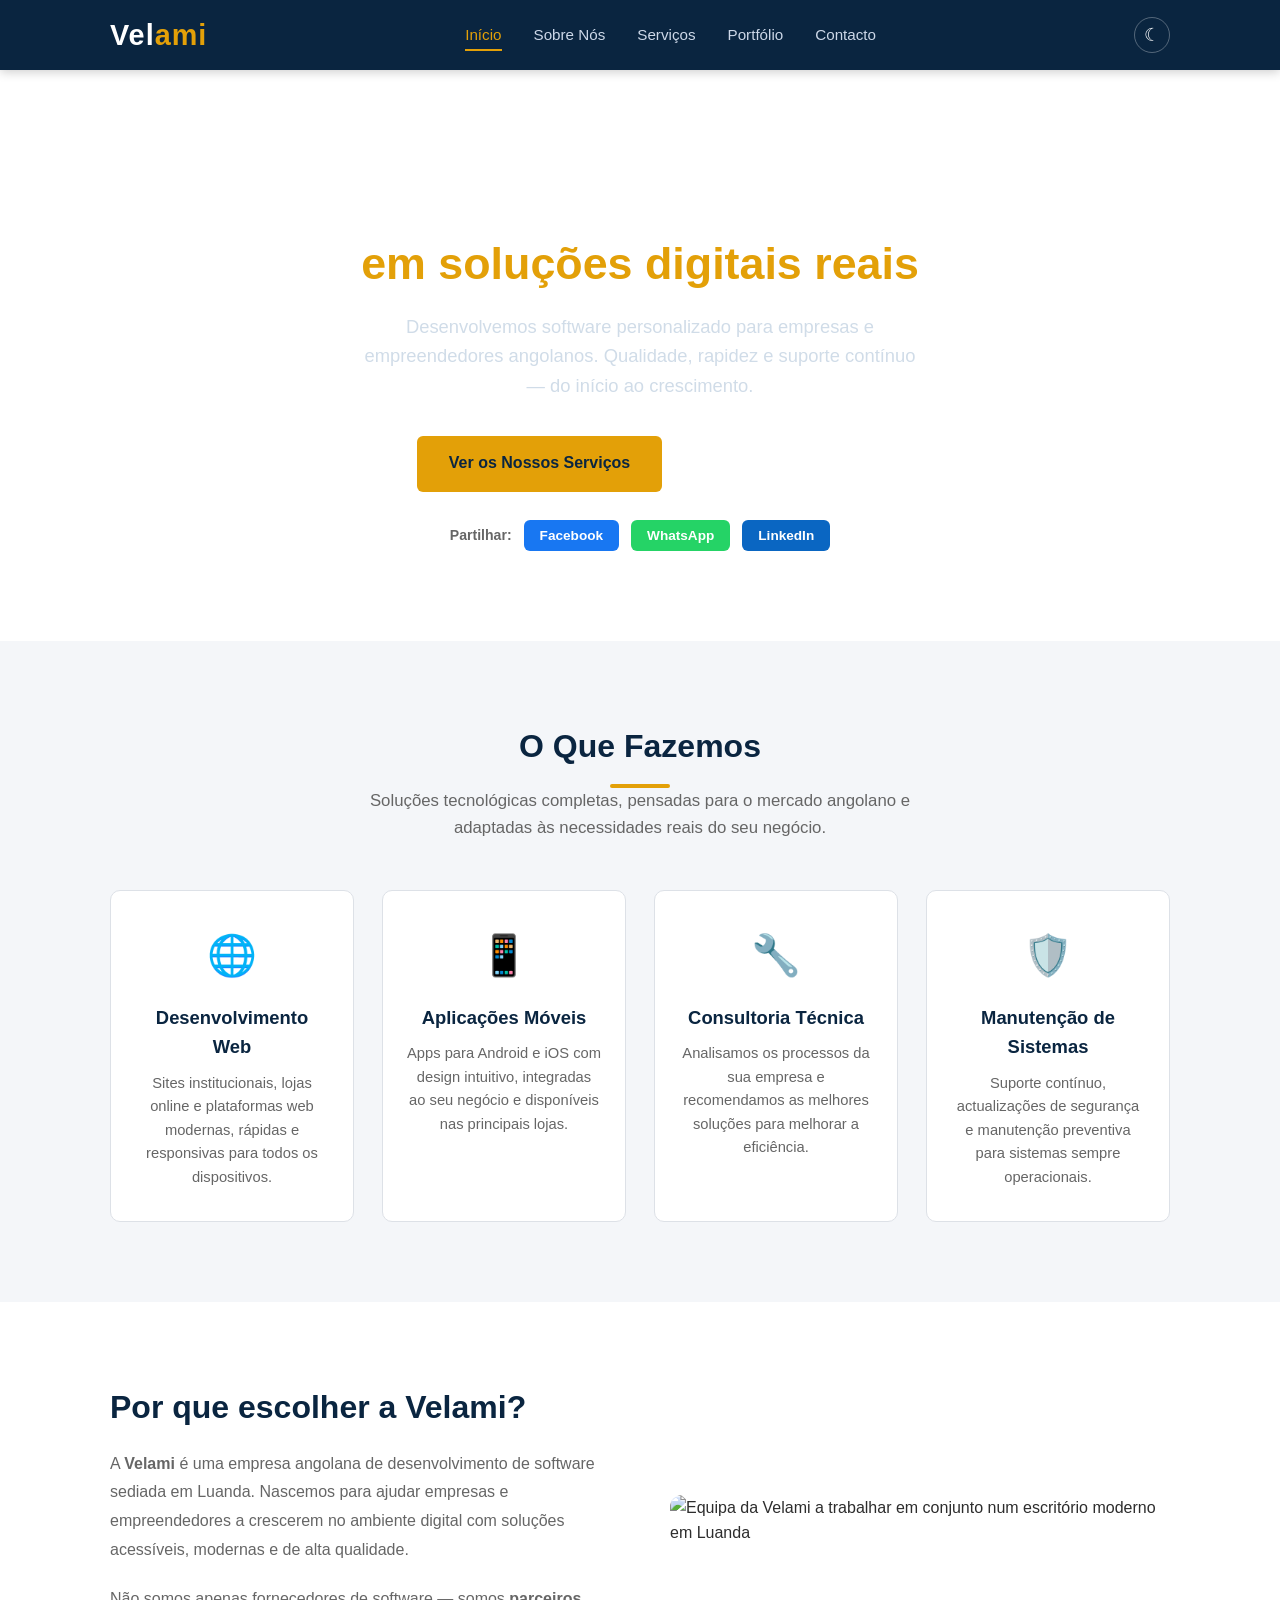
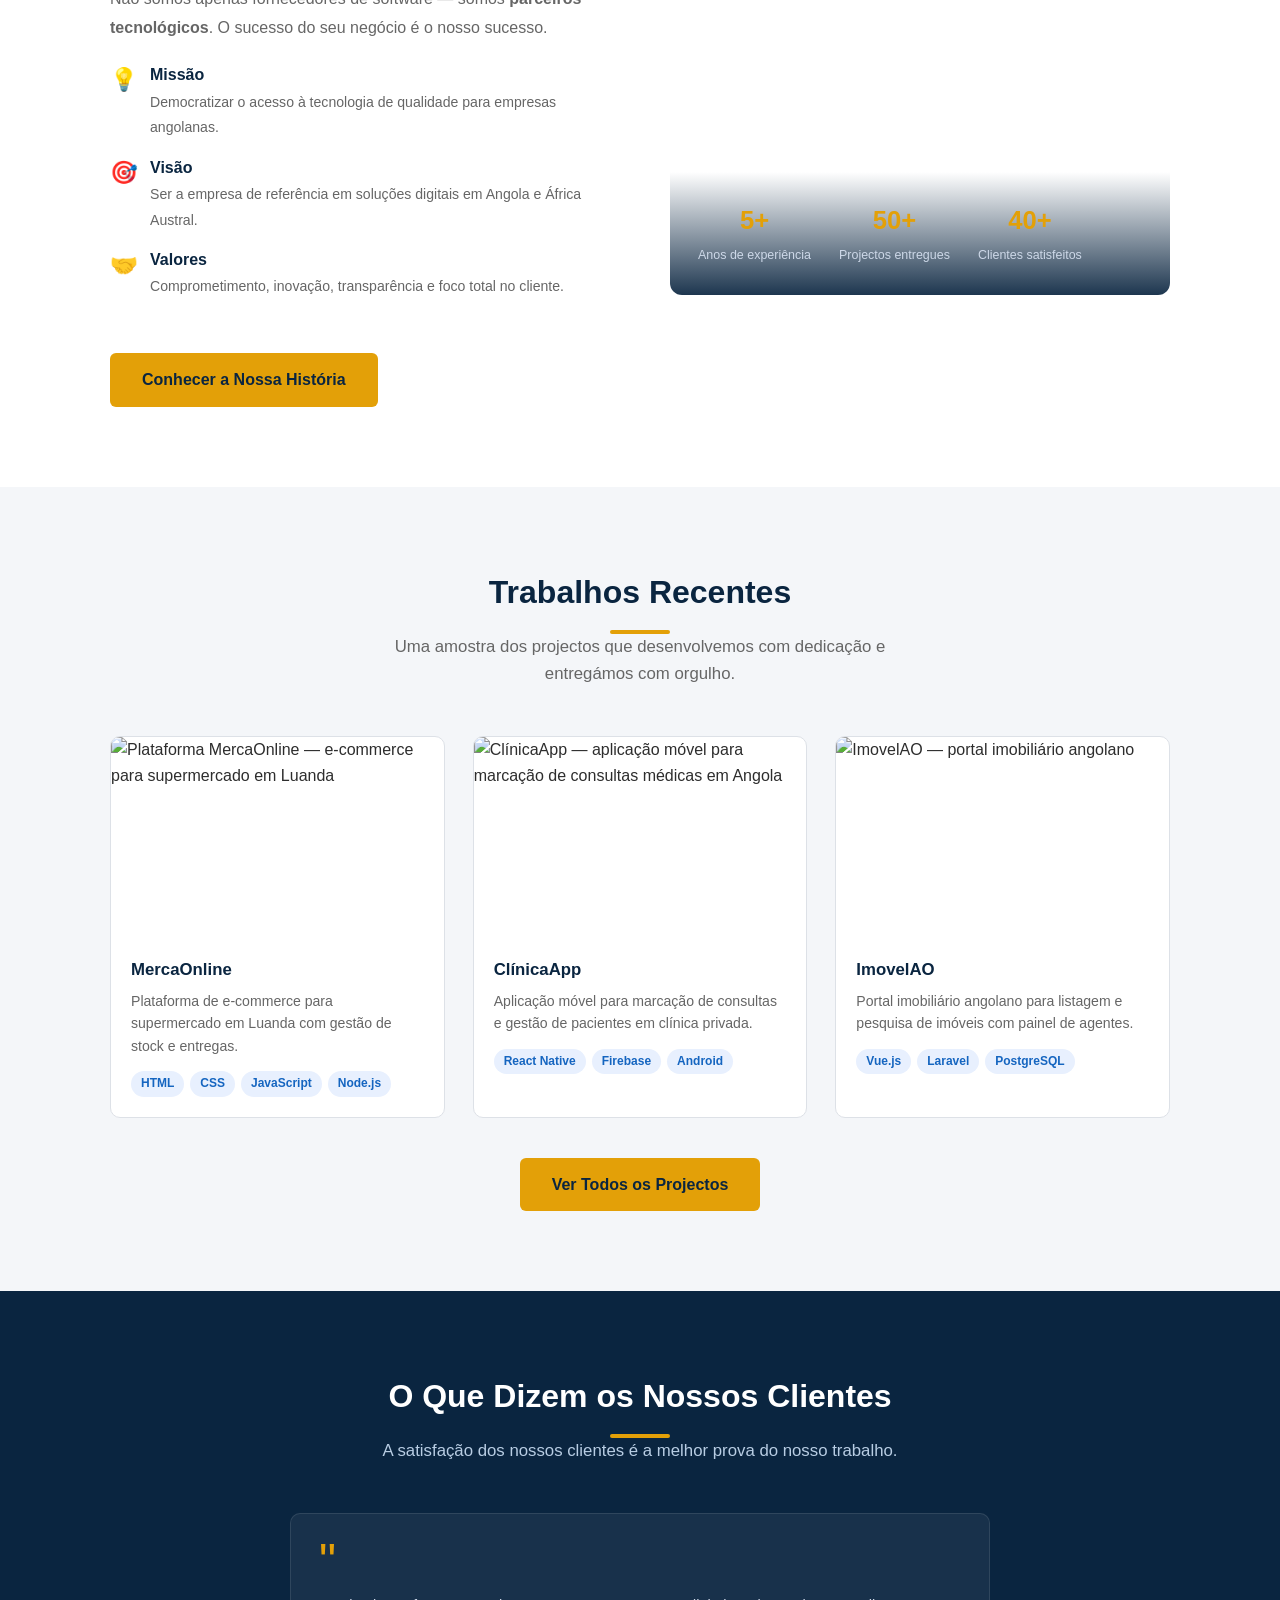
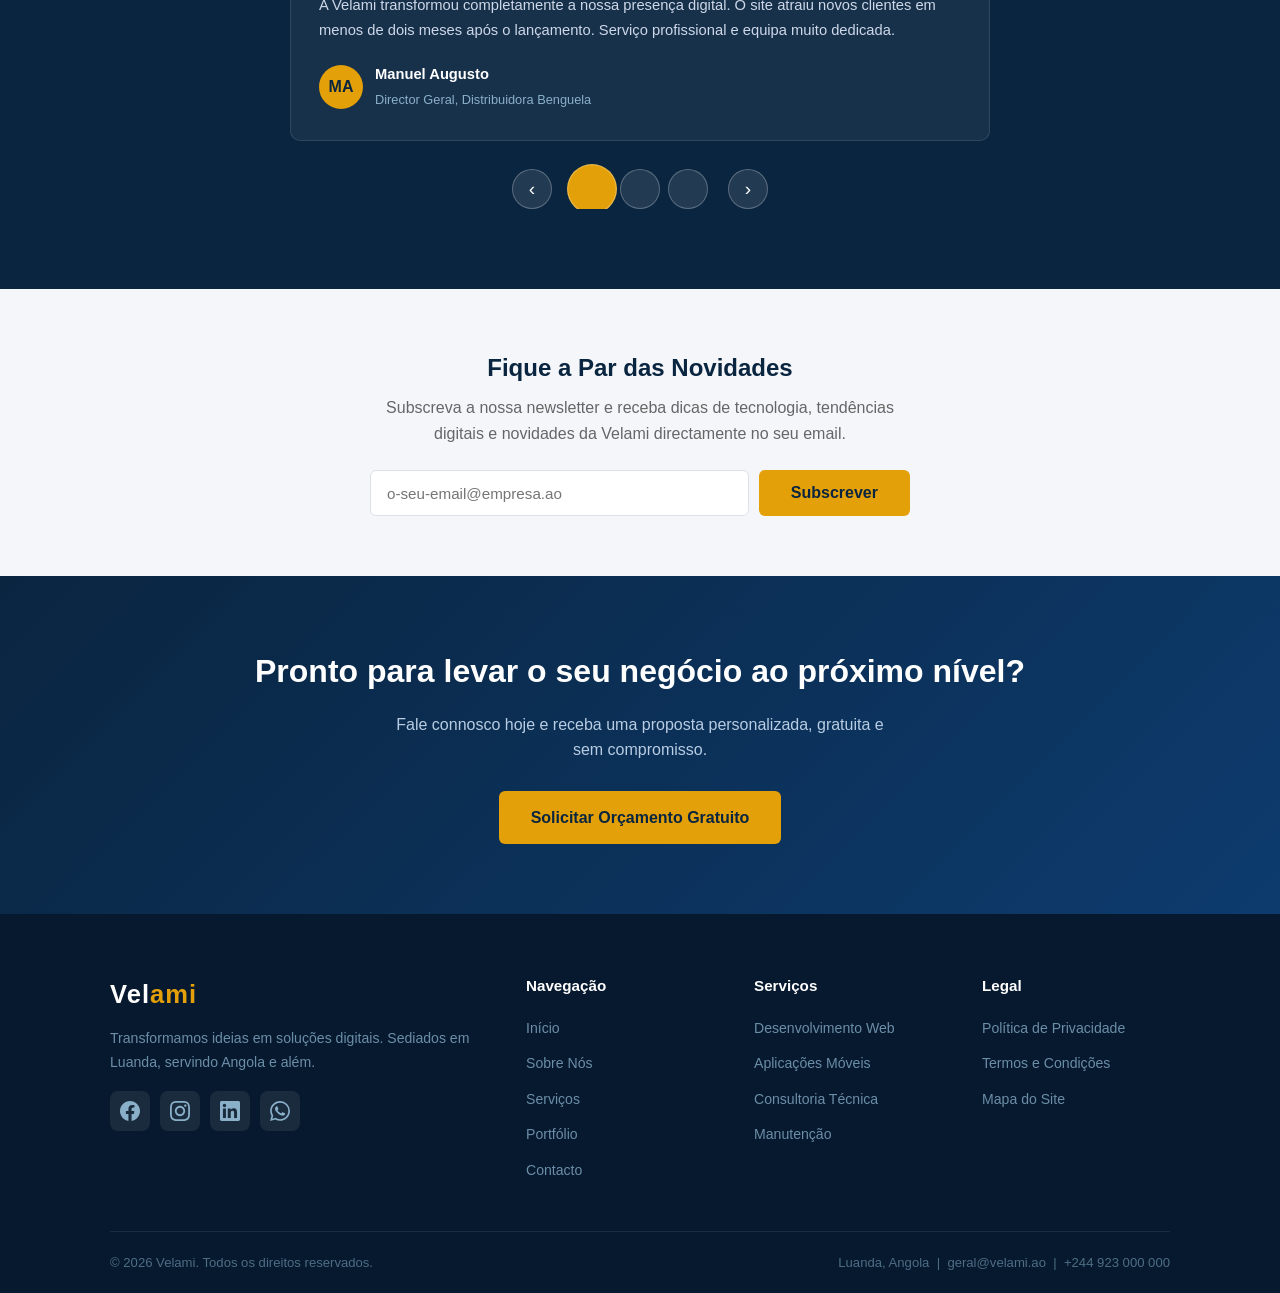
==== commit 77b80b3a: "update" ====
--- a/index.html
+++ b/index.html
@@ -1,19 +1,33 @@
 <!DOCTYPE html>
 <html lang="pt">
+
 <head>
+  <!-- Google tag (gtag.js) -->
+  <script async src="https://www.googletagmanager.com/gtag/js?id=G-XC2K496QHN"></script>
+  <script>
+    window.dataLayer = window.dataLayer || [];
+    function gtag() { dataLayer.push(arguments); }
+    gtag('js', new Date());
+
+    gtag('config', 'G-XC2K496QHN');
+  </script>
   <meta charset="UTF-8" />
   <meta name="viewport" content="width=device-width, initial-scale=1.0" />
-  <meta name="description" content="Velami — empresa angolana de desenvolvimento de software em Luanda. Aplicações web e móveis para empresas e empreendedores." />
-  <meta name="keywords" content="desenvolvimento software Angola, aplicações web Luanda, apps móveis Angola, Velami, software empresas Angola" />
+  <meta name="description"
+    content="Velami — empresa angolana de desenvolvimento de software em Luanda. Aplicações web e móveis para empresas e empreendedores." />
+  <meta name="keywords"
+    content="desenvolvimento software Angola, aplicações web Luanda, apps móveis Angola, Velami, software empresas Angola" />
   <meta name="author" content="Velami" />
   <!-- Open Graph para redes sociais -->
   <meta property="og:title" content="Velami - Soluções Digitais para o Seu Negócio" />
-  <meta property="og:description" content="Transformamos ideias em soluções digitais. Software personalizado para empresas angolanas." />
+  <meta property="og:description"
+    content="Transformamos ideias em soluções digitais. Software personalizado para empresas angolanas." />
   <meta property="og:type" content="website" />
   <meta property="og:url" content="https://www.velami.ao" />
   <title>Velami - Soluções Digitais para o Seu Negócio</title>
   <link rel="stylesheet" href="css/style.css" />
 </head>
+
 <body>
 
   <!-- ===== CABEÇALHO ===== -->
@@ -44,7 +58,8 @@
     <div class="container">
       <div class="hero-conteudo">
         <h1>Transformamos as suas ideias<br><span>em soluções digitais reais</span></h1>
-        <p>Desenvolvemos software personalizado para empresas e empreendedores angolanos. Qualidade, rapidez e suporte contínuo — do início ao crescimento.</p>
+        <p>Desenvolvemos software personalizado para empresas e empreendedores angolanos. Qualidade, rapidez e suporte
+          contínuo — do início ao crescimento.</p>
         <div class="hero-botoes">
           <a href="pages/servicos.html" class="btn-primario">Ver os Nossos Serviços</a>
           <a href="pages/contacto.html" class="btn-secundario">Falar Connosco</a>
@@ -66,18 +81,21 @@
       <div class="secao-cabecalho">
         <h2 class="secao-titulo">O Que Fazemos</h2>
         <div class="divisor"></div>
-        <p class="secao-subtitulo">Soluções tecnológicas completas, pensadas para o mercado angolano e adaptadas às necessidades reais do seu negócio.</p>
+        <p class="secao-subtitulo">Soluções tecnológicas completas, pensadas para o mercado angolano e adaptadas às
+          necessidades reais do seu negócio.</p>
       </div>
       <div class="grade-servicos">
         <div class="card-servico">
           <span class="icone-servico">🌐</span>
           <h3>Desenvolvimento Web</h3>
-          <p>Sites institucionais, lojas online e plataformas web modernas, rápidas e responsivas para todos os dispositivos.</p>
+          <p>Sites institucionais, lojas online e plataformas web modernas, rápidas e responsivas para todos os
+            dispositivos.</p>
         </div>
         <div class="card-servico">
           <span class="icone-servico">📱</span>
           <h3>Aplicações Móveis</h3>
-          <p>Apps para Android e iOS com design intuitivo, integradas ao seu negócio e disponíveis nas principais lojas.</p>
+          <p>Apps para Android e iOS com design intuitivo, integradas ao seu negócio e disponíveis nas principais lojas.
+          </p>
         </div>
         <div class="card-servico">
           <span class="icone-servico">🔧</span>
@@ -99,8 +117,11 @@
       <div class="sobre-grade">
         <div class="sobre-texto">
           <h2>Por que escolher a Velami?</h2>
-          <p>A <strong>Velami</strong> é uma empresa angolana de desenvolvimento de software sediada em Luanda. Nascemos para ajudar empresas e empreendedores a crescerem no ambiente digital com soluções acessíveis, modernas e de alta qualidade.</p>
-          <p>Não somos apenas fornecedores de software — somos <strong>parceiros tecnológicos</strong>. O sucesso do seu negócio é o nosso sucesso.</p>
+          <p>A <strong>Velami</strong> é uma empresa angolana de desenvolvimento de software sediada em Luanda. Nascemos
+            para ajudar empresas e empreendedores a crescerem no ambiente digital com soluções acessíveis, modernas e de
+            alta qualidade.</p>
+          <p>Não somos apenas fornecedores de software — somos <strong>parceiros tecnológicos</strong>. O sucesso do seu
+            negócio é o nosso sucesso.</p>
           <div class="valores-lista">
             <div class="valor-item">
               <span class="icone-valor">💡</span>
@@ -128,10 +149,8 @@
           <a href="pages/sobre.html" class="btn-primario">Conhecer a Nossa História</a>
         </div>
         <div class="sobre-imagem-wrapper">
-          <img
-            src="https://images.unsplash.com/photo-1600880292203-757bb62b4baf?w=800&q=80"
-            alt="Equipa da Velami a trabalhar em conjunto num escritório moderno em Luanda"
-          />
+          <img src="https://images.unsplash.com/photo-1600880292203-757bb62b4baf?w=800&q=80"
+            alt="Equipa da Velami a trabalhar em conjunto num escritório moderno em Luanda" />
           <div class="sobre-imagem-overlay">
             <div class="estatisticas">
               <div class="estat"><strong>5+</strong><span>Anos de experiência</span></div>
@@ -150,24 +169,28 @@
       <div class="secao-cabecalho">
         <h2 class="secao-titulo">Trabalhos Recentes</h2>
         <div class="divisor"></div>
-        <p class="secao-subtitulo">Uma amostra dos projectos que desenvolvemos com dedicação e entregámos com orgulho.</p>
+        <p class="secao-subtitulo">Uma amostra dos projectos que desenvolvemos com dedicação e entregámos com orgulho.
+        </p>
       </div>
       <div class="grade-portfolio">
         <div class="card-projeto">
           <div class="projeto-imagem">
-            <img src="https://images.unsplash.com/photo-1556742049-0cfed4f6a45d?w=600&q=80" alt="Plataforma MercaOnline — e-commerce para supermercado em Luanda" />
+            <img src="https://images.unsplash.com/photo-1556742049-0cfed4f6a45d?w=600&q=80"
+              alt="Plataforma MercaOnline — e-commerce para supermercado em Luanda" />
           </div>
           <div class="projeto-info">
             <h3>MercaOnline</h3>
             <p>Plataforma de e-commerce para supermercado em Luanda com gestão de stock e entregas.</p>
             <div class="tags-tecnologia">
-              <span class="tag">HTML</span><span class="tag">CSS</span><span class="tag">JavaScript</span><span class="tag">Node.js</span>
+              <span class="tag">HTML</span><span class="tag">CSS</span><span class="tag">JavaScript</span><span
+                class="tag">Node.js</span>
             </div>
           </div>
         </div>
         <div class="card-projeto">
           <div class="projeto-imagem">
-            <img src="https://images.unsplash.com/photo-1551650975-87deedd944c3?w=600&q=80" alt="ClínicaApp — aplicação móvel para marcação de consultas médicas em Angola" />
+            <img src="https://images.unsplash.com/photo-1551650975-87deedd944c3?w=600&q=80"
+              alt="ClínicaApp — aplicação móvel para marcação de consultas médicas em Angola" />
           </div>
           <div class="projeto-info">
             <h3>ClínicaApp</h3>
@@ -179,7 +202,8 @@
         </div>
         <div class="card-projeto">
           <div class="projeto-imagem">
-            <img src="https://images.unsplash.com/photo-1560518883-ce09059eeffa?w=600&q=80" alt="ImovelAO — portal imobiliário angolano" />
+            <img src="https://images.unsplash.com/photo-1560518883-ce09059eeffa?w=600&q=80"
+              alt="ImovelAO — portal imobiliário angolano" />
           </div>
           <div class="projeto-info">
             <h3>ImovelAO</h3>
@@ -211,7 +235,8 @@
           <div class="slide">
             <div class="card-testemunho" style="max-width: 700px; margin: 0 auto;">
               <span class="aspas">"</span>
-              <p>A Velami transformou completamente a nossa presença digital. O site atraiu novos clientes em menos de dois meses após o lançamento. Serviço profissional e equipa muito dedicada.</p>
+              <p>A Velami transformou completamente a nossa presença digital. O site atraiu novos clientes em menos de
+                dois meses após o lançamento. Serviço profissional e equipa muito dedicada.</p>
               <div class="autor-testemunho">
                 <div class="avatar">MA</div>
                 <div class="autor-info">
@@ -225,7 +250,8 @@
           <div class="slide">
             <div class="card-testemunho" style="max-width: 700px; margin: 0 auto;">
               <span class="aspas">"</span>
-              <p>Profissionais sérios que cumpriram todos os prazos. A aplicação móvel do nosso restaurante aumentou as encomendas em 35%. Recomendo sem hesitar.</p>
+              <p>Profissionais sérios que cumpriram todos os prazos. A aplicação móvel do nosso restaurante aumentou as
+                encomendas em 35%. Recomendo sem hesitar.</p>
               <div class="autor-testemunho">
                 <div class="avatar">CP</div>
                 <div class="autor-info">
@@ -239,7 +265,8 @@
           <div class="slide">
             <div class="card-testemunho" style="max-width: 700px; margin: 0 auto;">
               <span class="aspas">"</span>
-              <p>A consultoria foi decisiva para modernizarmos os processos internos sem grandes investimentos. A Velami entende as realidades do mercado angolano.</p>
+              <p>A consultoria foi decisiva para modernizarmos os processos internos sem grandes investimentos. A Velami
+                entende as realidades do mercado angolano.</p>
               <div class="autor-testemunho">
                 <div class="avatar">JS</div>
                 <div class="autor-info">
@@ -270,9 +297,11 @@
     <div class="container">
       <div class="newsletter-caixa">
         <h3>Fique a Par das Novidades</h3>
-        <p>Subscreva a nossa newsletter e receba dicas de tecnologia, tendências digitais e novidades da Velami directamente no seu email.</p>
+        <p>Subscreva a nossa newsletter e receba dicas de tecnologia, tendências digitais e novidades da Velami
+          directamente no seu email.</p>
         <div class="newsletter-form">
-          <input type="email" id="email-newsletter" placeholder="o-seu-email@empresa.ao" aria-label="Email para newsletter" />
+          <input type="email" id="email-newsletter" placeholder="o-seu-email@empresa.ao"
+            aria-label="Email para newsletter" />
           <button type="button" class="btn-primario" id="btn-newsletter">Subscrever</button>
         </div>
         <p id="msg-newsletter">✅ Obrigado! Vai receber as nossas novidades em breve.</p>
@@ -297,10 +326,26 @@
           <a href="index.html">Vel<span>ami</span></a>
           <p>Transformamos ideias em soluções digitais. Sediados em Luanda, servindo Angola e além.</p>
           <div class="rodape-redes">
-            <a href="https://facebook.com" target="_blank" rel="noopener" class="rede-facebook" aria-label="Velami no Facebook"><svg viewBox="0 0 24 24" xmlns="http://www.w3.org/2000/svg"><path d="M24 12.073c0-6.627-5.373-12-12-12s-12 5.373-12 12c0 5.99 4.388 10.954 10.125 11.854v-8.385H7.078v-3.47h3.047V9.43c0-3.007 1.792-4.669 4.533-4.669 1.312 0 2.686.235 2.686.235v2.953H15.83c-1.491 0-1.956.925-1.956 1.874v2.25h3.328l-.532 3.47h-2.796v8.385C19.612 23.027 24 18.062 24 12.073z"/></svg></a>
-            <a href="https://instagram.com" target="_blank" rel="noopener" class="rede-instagram" aria-label="Velami no Instagram"><svg viewBox="0 0 24 24" xmlns="http://www.w3.org/2000/svg"><path d="M12 2.163c3.204 0 3.584.012 4.85.07 3.252.148 4.771 1.691 4.919 4.919.058 1.265.069 1.645.069 4.849 0 3.205-.012 3.584-.069 4.849-.149 3.225-1.664 4.771-4.919 4.919-1.266.058-1.644.07-4.85.07-3.204 0-3.584-.012-4.849-.07-3.26-.149-4.771-1.699-4.919-4.92-.058-1.265-.07-1.644-.07-4.849 0-3.204.013-3.583.07-4.849.149-3.227 1.664-4.771 4.919-4.919 1.266-.057 1.645-.069 4.849-.069zm0-2.163c-3.259 0-3.667.014-4.947.072-4.358.2-6.78 2.618-6.98 6.98-.059 1.281-.073 1.689-.073 4.948 0 3.259.014 3.668.072 4.948.2 4.358 2.618 6.78 6.98 6.98 1.281.058 1.689.072 4.948.072 3.259 0 3.668-.014 4.948-.072 4.354-.2 6.782-2.618 6.979-6.98.059-1.28.073-1.689.073-4.948 0-3.259-.014-3.667-.072-4.947-.196-4.354-2.617-6.78-6.979-6.98-1.281-.059-1.69-.073-4.949-.073zm0 5.838c-3.403 0-6.162 2.759-6.162 6.162s2.759 6.163 6.162 6.163 6.162-2.759 6.162-6.163c0-3.403-2.759-6.162-6.162-6.162zm0 10.162c-2.209 0-4-1.79-4-4 0-2.209 1.791-4 4-4s4 1.791 4 4c0 2.21-1.791 4-4 4zm6.406-11.845c-.796 0-1.441.645-1.441 1.44s.645 1.44 1.441 1.44c.795 0 1.439-.645 1.439-1.44s-.644-1.44-1.439-1.44z"/></svg></a>
-            <a href="https://linkedin.com" target="_blank" rel="noopener" class="rede-linkedin" aria-label="Velami no LinkedIn"><svg viewBox="0 0 24 24" xmlns="http://www.w3.org/2000/svg"><path d="M20.447 20.452h-3.554v-5.569c0-1.328-.027-3.037-1.852-3.037-1.853 0-2.136 1.445-2.136 2.939v5.667H9.351V9h3.414v1.561h.046c.477-.9 1.637-1.85 3.37-1.85 3.601 0 4.267 2.37 4.267 5.455v6.286zM5.337 7.433c-1.144 0-2.063-.926-2.063-2.065 0-1.138.92-2.063 2.063-2.063 1.14 0 2.064.925 2.064 2.063 0 1.139-.925 2.065-2.064 2.065zm1.782 13.019H3.555V9h3.564v11.452zM22.225 0H1.771C.792 0 0 .774 0 1.729v20.542C0 23.227.792 24 1.771 24h20.451C23.2 24 24 23.227 24 22.271V1.729C24 .774 23.2 0 22.222 0h.003z"/></svg></a>
-            <a href="https://wa.me/244923000000" target="_blank" rel="noopener" class="rede-whatsapp" aria-label="Velami no WhatsApp"><svg viewBox="0 0 24 24" xmlns="http://www.w3.org/2000/svg"><path d="M17.472 14.382c-.297-.149-1.758-.867-2.03-.967-.273-.099-.471-.148-.67.15-.197.297-.767.966-.94 1.164-.173.199-.347.223-.644.075-.297-.15-1.255-.463-2.39-1.475-.883-.788-1.48-1.761-1.653-2.059-.173-.297-.018-.458.13-.606.134-.133.298-.347.446-.52.149-.174.198-.298.298-.497.099-.198.05-.371-.025-.52-.075-.149-.669-1.612-.916-2.207-.242-.579-.487-.5-.669-.51-.173-.008-.371-.01-.57-.01-.198 0-.52.074-.792.372-.272.297-1.04 1.016-1.04 2.479 0 1.462 1.065 2.875 1.213 3.074.149.198 2.096 3.2 5.077 4.487.709.306 1.262.489 1.694.625.712.227 1.36.195 1.871.118.571-.085 1.758-.719 2.006-1.413.248-.694.248-1.289.173-1.413-.074-.124-.272-.198-.57-.347m-5.421 7.403h-.004a9.87 9.87 0 01-5.031-1.378l-.361-.214-3.741.982.998-3.648-.235-.374a9.86 9.86 0 01-1.51-5.26c.001-5.45 4.436-9.884 9.888-9.884 2.64 0 5.122 1.03 6.988 2.898a9.825 9.825 0 012.893 6.994c-.003 5.45-4.437 9.884-9.885 9.884m8.413-18.297A11.815 11.815 0 0012.05 0C5.495 0 .16 5.335.157 11.892c0 2.096.547 4.142 1.588 5.945L.057 24l6.305-1.654a11.882 11.882 0 005.683 1.448h.005c6.554 0 11.89-5.335 11.893-11.893a11.821 11.821 0 00-3.48-8.413z"/></svg></a>
+            <a href="https://facebook.com" target="_blank" rel="noopener" class="rede-facebook"
+              aria-label="Velami no Facebook"><svg viewBox="0 0 24 24" xmlns="http://www.w3.org/2000/svg">
+                <path
+                  d="M24 12.073c0-6.627-5.373-12-12-12s-12 5.373-12 12c0 5.99 4.388 10.954 10.125 11.854v-8.385H7.078v-3.47h3.047V9.43c0-3.007 1.792-4.669 4.533-4.669 1.312 0 2.686.235 2.686.235v2.953H15.83c-1.491 0-1.956.925-1.956 1.874v2.25h3.328l-.532 3.47h-2.796v8.385C19.612 23.027 24 18.062 24 12.073z" />
+              </svg></a>
+            <a href="https://instagram.com" target="_blank" rel="noopener" class="rede-instagram"
+              aria-label="Velami no Instagram"><svg viewBox="0 0 24 24" xmlns="http://www.w3.org/2000/svg">
+                <path
+                  d="M12 2.163c3.204 0 3.584.012 4.85.07 3.252.148 4.771 1.691 4.919 4.919.058 1.265.069 1.645.069 4.849 0 3.205-.012 3.584-.069 4.849-.149 3.225-1.664 4.771-4.919 4.919-1.266.058-1.644.07-4.85.07-3.204 0-3.584-.012-4.849-.07-3.26-.149-4.771-1.699-4.919-4.92-.058-1.265-.07-1.644-.07-4.849 0-3.204.013-3.583.07-4.849.149-3.227 1.664-4.771 4.919-4.919 1.266-.057 1.645-.069 4.849-.069zm0-2.163c-3.259 0-3.667.014-4.947.072-4.358.2-6.78 2.618-6.98 6.98-.059 1.281-.073 1.689-.073 4.948 0 3.259.014 3.668.072 4.948.2 4.358 2.618 6.78 6.98 6.98 1.281.058 1.689.072 4.948.072 3.259 0 3.668-.014 4.948-.072 4.354-.2 6.782-2.618 6.979-6.98.059-1.28.073-1.689.073-4.948 0-3.259-.014-3.667-.072-4.947-.196-4.354-2.617-6.78-6.979-6.98-1.281-.059-1.69-.073-4.949-.073zm0 5.838c-3.403 0-6.162 2.759-6.162 6.162s2.759 6.163 6.162 6.163 6.162-2.759 6.162-6.163c0-3.403-2.759-6.162-6.162-6.162zm0 10.162c-2.209 0-4-1.79-4-4 0-2.209 1.791-4 4-4s4 1.791 4 4c0 2.21-1.791 4-4 4zm6.406-11.845c-.796 0-1.441.645-1.441 1.44s.645 1.44 1.441 1.44c.795 0 1.439-.645 1.439-1.44s-.644-1.44-1.439-1.44z" />
+              </svg></a>
+            <a href="https://linkedin.com" target="_blank" rel="noopener" class="rede-linkedin"
+              aria-label="Velami no LinkedIn"><svg viewBox="0 0 24 24" xmlns="http://www.w3.org/2000/svg">
+                <path
+                  d="M20.447 20.452h-3.554v-5.569c0-1.328-.027-3.037-1.852-3.037-1.853 0-2.136 1.445-2.136 2.939v5.667H9.351V9h3.414v1.561h.046c.477-.9 1.637-1.85 3.37-1.85 3.601 0 4.267 2.37 4.267 5.455v6.286zM5.337 7.433c-1.144 0-2.063-.926-2.063-2.065 0-1.138.92-2.063 2.063-2.063 1.14 0 2.064.925 2.064 2.063 0 1.139-.925 2.065-2.064 2.065zm1.782 13.019H3.555V9h3.564v11.452zM22.225 0H1.771C.792 0 0 .774 0 1.729v20.542C0 23.227.792 24 1.771 24h20.451C23.2 24 24 23.227 24 22.271V1.729C24 .774 23.2 0 22.222 0h.003z" />
+              </svg></a>
+            <a href="https://wa.me/244923000000" target="_blank" rel="noopener" class="rede-whatsapp"
+              aria-label="Velami no WhatsApp"><svg viewBox="0 0 24 24" xmlns="http://www.w3.org/2000/svg">
+                <path
+                  d="M17.472 14.382c-.297-.149-1.758-.867-2.03-.967-.273-.099-.471-.148-.67.15-.197.297-.767.966-.94 1.164-.173.199-.347.223-.644.075-.297-.15-1.255-.463-2.39-1.475-.883-.788-1.48-1.761-1.653-2.059-.173-.297-.018-.458.13-.606.134-.133.298-.347.446-.52.149-.174.198-.298.298-.497.099-.198.05-.371-.025-.52-.075-.149-.669-1.612-.916-2.207-.242-.579-.487-.5-.669-.51-.173-.008-.371-.01-.57-.01-.198 0-.52.074-.792.372-.272.297-1.04 1.016-1.04 2.479 0 1.462 1.065 2.875 1.213 3.074.149.198 2.096 3.2 5.077 4.487.709.306 1.262.489 1.694.625.712.227 1.36.195 1.871.118.571-.085 1.758-.719 2.006-1.413.248-.694.248-1.289.173-1.413-.074-.124-.272-.198-.57-.347m-5.421 7.403h-.004a9.87 9.87 0 01-5.031-1.378l-.361-.214-3.741.982.998-3.648-.235-.374a9.86 9.86 0 01-1.51-5.26c.001-5.45 4.436-9.884 9.888-9.884 2.64 0 5.122 1.03 6.988 2.898a9.825 9.825 0 012.893 6.994c-.003 5.45-4.437 9.884-9.885 9.884m8.413-18.297A11.815 11.815 0 0012.05 0C5.495 0 .16 5.335.157 11.892c0 2.096.547 4.142 1.588 5.945L.057 24l6.305-1.654a11.882 11.882 0 005.683 1.448h.005c6.554 0 11.89-5.335 11.893-11.893a11.821 11.821 0 00-3.48-8.413z" />
+              </svg></a>
           </div>
         </div>
         <div class="rodape-coluna">
@@ -332,7 +377,7 @@
         </div>
       </div>
       <div class="rodape-fundo">
-        <p>&copy; 2024 Velami. Todos os direitos reservados.</p>
+        <p>&copy; 2026 Velami. Todos os direitos reservados.</p>
         <p>Luanda, Angola &nbsp;|&nbsp; geral@velami.ao &nbsp;|&nbsp; +244 923 000 000</p>
       </div>
     </div>
@@ -354,4 +399,5 @@
   </script>
 
 </body>
-</html>
+
+</html>
